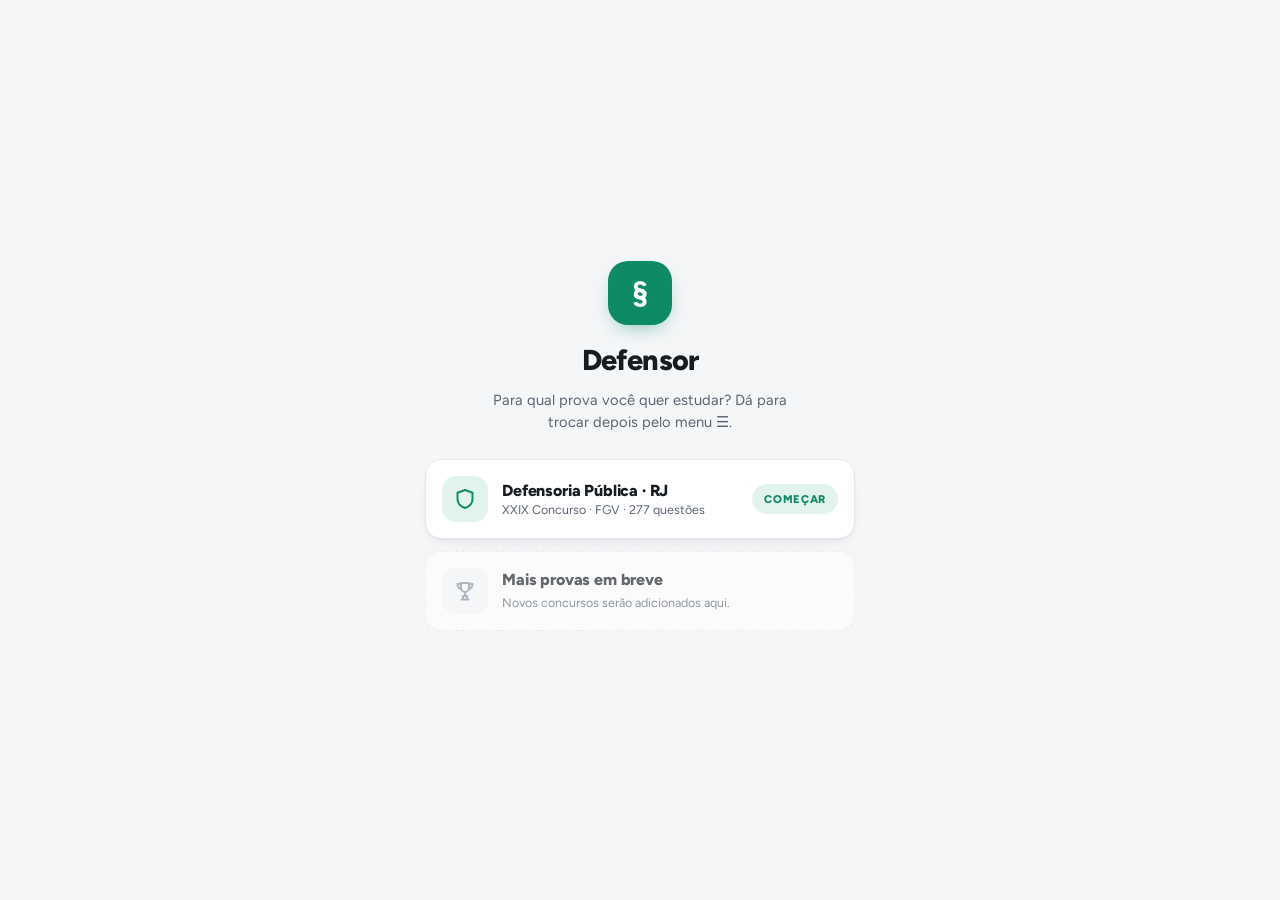
==== index.html @ d1f444e9 "Atualizar conteudo do app" ====
<!DOCTYPE html>
<html lang="pt-BR">
<head>
  <meta charset="UTF-8">
  <meta name="viewport" content="width=device-width, initial-scale=1, viewport-fit=cover, maximum-scale=1">
  <title>Defensor — Estudo DPE-RJ</title>
  <meta name="theme-color" content="#0F8A66">
  <link rel="preload" href="figtree.woff2" as="font" type="font/woff2" crossorigin>
  <meta name="description" content="App gamificado de Lei Seca e Jurisprudência para o concurso da DPE-RJ.">
  <link rel="manifest" href="manifest.webmanifest">
  <link rel="apple-touch-icon" href="icon-192.png">
  <link rel="icon" type="image/png" href="icon-192.png">
  <link rel="stylesheet" href="styles.css">
</head>
<body>
  <div class="app" id="app"><!-- render dinâmico --></div>
  <script src="config.js"></script>
  <script src="data.js"></script>
  <script src="app.js"></script>
</body>
</html>
---- styles.css ----
/* ============================================================
   Defensor v3 — design "Nativo"
   Esmeralda único, superfícies em camadas, ícones de traço,
   movimento com mola. Claro + escuro. Fonte Figtree embarcada.
   ============================================================ */
@font-face{
  font-family:"Figtree";
  src:url("figtree.woff2") format("woff2");
  font-weight:300 900;
  font-style:normal;
  font-display:swap;
}

:root{
  /* superfícies e texto */
  --bg:#F5F6F8;
  --bg-2:#FFFFFF;
  --card:#FFFFFF;
  --ink:#171C22;
  --ink-soft:#5B6572;
  --ink-faint:#8B95A1;
  --line:#E4E7EB;
  --line-strong:#D5DAE0;

  /* acento único + semânticas */
  --acc:#0F8A66;
  --acc-dark:#0C7256;
  --acc-soft:#E2F3ED;
  --flame:#E8963E;
  --flame-soft:#FBEEDD;
  --heart:#D64560;
  --heart-soft:#FBE7EC;
  --blue:#3E6FD0;
  --blue-soft:#E5EDFA;
  --gold:#C9A03C;
  --gold-soft:#F7EFD9;
  --no:#DC4B4B;
  --no-soft:#FBE9E9;

  --radius:16px;
  --radius-sm:12px;
  --sh-card:0 1px 2px rgba(23,28,34,.05),0 8px 20px -12px rgba(23,28,34,.14);
  --sh-pop:0 4px 10px rgba(23,28,34,.08),0 18px 40px -18px rgba(23,28,34,.28);
  --sh-acc:0 8px 20px -8px rgba(15,138,102,.55);
  --nav-h:66px;
  --font:"Figtree",ui-rounded,"SF Pro Rounded",system-ui,"Segoe UI",sans-serif;
  --spring:cubic-bezier(.34,1.56,.64,1);
  --easeout:cubic-bezier(.22,1,.36,1);
}
@media (prefers-color-scheme:dark){
  :root{
    --bg:#0F1216; --bg-2:#151A20; --card:#171D24; --ink:#ECEFF3; --ink-soft:#9AA5B1; --ink-faint:#6B7683;
    --line:#252C35; --line-strong:#303945;
    --acc:#2BB68A; --acc-dark:#219873; --acc-soft:#12291F;
    --flame:#F0A45B; --flame-soft:#2C2114; --heart:#E06379; --heart-soft:#301B21;
    --blue:#6D95E0; --blue-soft:#1A2333; --gold:#D9B356; --gold-soft:#2B2414;
    --no:#E36060; --no-soft:#321B1B;
    --sh-card:0 1px 2px rgba(0,0,0,.35),0 10px 24px -14px rgba(0,0,0,.6);
    --sh-pop:0 4px 12px rgba(0,0,0,.4),0 22px 48px -20px rgba(0,0,0,.7);
    --sh-acc:0 8px 20px -8px rgba(43,182,138,.4);
  }
}
:root[data-theme="light"]{
  --bg:#F5F6F8;--bg-2:#FFFFFF;--card:#FFFFFF;--ink:#171C22;--ink-soft:#5B6572;--ink-faint:#8B95A1;
  --line:#E4E7EB;--line-strong:#D5DAE0;
  --acc:#0F8A66;--acc-dark:#0C7256;--acc-soft:#E2F3ED;
  --flame:#E8963E;--flame-soft:#FBEEDD;--heart:#D64560;--heart-soft:#FBE7EC;
  --blue:#3E6FD0;--blue-soft:#E5EDFA;--gold:#C9A03C;--gold-soft:#F7EFD9;
  --no:#DC4B4B;--no-soft:#FBE9E9;
  --sh-card:0 1px 2px rgba(23,28,34,.05),0 8px 20px -12px rgba(23,28,34,.14);
  --sh-pop:0 4px 10px rgba(23,28,34,.08),0 18px 40px -18px rgba(23,28,34,.28);
  --sh-acc:0 8px 20px -8px rgba(15,138,102,.55);
}
:root[data-theme="dark"]{
  --bg:#0F1216;--bg-2:#151A20;--card:#171D24;--ink:#ECEFF3;--ink-soft:#9AA5B1;--ink-faint:#6B7683;
  --line:#252C35;--line-strong:#303945;
  --acc:#2BB68A;--acc-dark:#219873;--acc-soft:#12291F;
  --flame:#F0A45B;--flame-soft:#2C2114;--heart:#E06379;--heart-soft:#301B21;
  --blue:#6D95E0;--blue-soft:#1A2333;--gold:#D9B356;--gold-soft:#2B2414;
  --no:#E36060;--no-soft:#321B1B;
  --sh-card:0 1px 2px rgba(0,0,0,.35),0 10px 24px -14px rgba(0,0,0,.6);
  --sh-pop:0 4px 12px rgba(0,0,0,.4),0 22px 48px -20px rgba(0,0,0,.7);
  --sh-acc:0 8px 20px -8px rgba(43,182,138,.4);
}

*{box-sizing:border-box}
html,body{margin:0;padding:0}
body{
  background:var(--bg);color:var(--ink);font-family:var(--font);
  -webkit-font-smoothing:antialiased;overscroll-behavior-y:none;
  font-size:16px;line-height:1.5;
}
button{font-family:inherit;cursor:pointer;color:inherit}
.hidden{display:none !important}

/* ícones de traço */
svg.ic{width:1.15em;height:1.15em;flex:none;vertical-align:-.18em}

/* transição entre telas (View Transitions) */
@media (prefers-reduced-motion:no-preference){
  ::view-transition-old(root){animation:vt-out .16s var(--easeout) both}
  ::view-transition-new(root){animation:vt-in .28s var(--easeout) both}
  @keyframes vt-out{to{opacity:0;transform:translateY(-6px)}}
  @keyframes vt-in{from{opacity:0;transform:translateY(10px)}}
}

/* ---------- App shell ---------- */
.app{
  max-width:600px;margin:0 auto;min-height:100vh;background:var(--bg);
  display:flex;flex-direction:column;position:relative;
}
.screen{flex:1;padding:0 16px calc(var(--nav-h) + 34px);animation:rise .3s var(--easeout)}
@keyframes rise{from{opacity:0;transform:translateY(10px)}to{opacity:1;transform:none}}

/* ---------- Top HUD ---------- */
.hud{
  position:sticky;top:0;z-index:20;
  background:color-mix(in srgb,var(--bg) 82%,transparent);
  backdrop-filter:blur(12px);-webkit-backdrop-filter:blur(12px);
  display:flex;align-items:center;gap:14px;padding:14px 18px 12px;
  border-bottom:1px solid var(--line);
}
.hud .brand{font-weight:800;font-size:1.05rem;letter-spacing:-.02em;margin-right:auto;display:flex;align-items:center;gap:8px}
.hud .brand .logo{width:27px;height:27px;border-radius:9px;background:var(--acc);display:grid;place-items:center;color:#fff;font-size:.95rem;font-weight:700}
.stat{display:inline-flex;align-items:center;gap:5px;font-weight:800;font-size:.92rem;font-variant-numeric:tabular-nums;color:var(--ink-soft)}
.stat b{font-weight:800;color:var(--ink)}
.stat.flame{color:var(--flame)}
.stat.xp{color:var(--acc)}
.stat.heart{color:var(--heart)}
.stat .regen{font-size:.6rem;font-weight:700;color:var(--ink-faint);margin-left:3px;white-space:nowrap}

/* ---------- Trilha ---------- */
.trail-head{padding:24px 4px 4px}
.trail-head h1{font-size:1.55rem;font-weight:800;margin:0 0 3px;letter-spacing:-.03em}
.trail-head p{margin:0;color:var(--ink-soft);font-size:.9rem}

.unit{margin-top:24px}
.unit-banner{
  background:var(--card);border:1px solid var(--line);border-radius:var(--radius);
  padding:16px;box-shadow:var(--sh-card);
  display:grid;grid-template-columns:48px 1fr;gap:2px 14px;align-items:start;
}
.unit-banner .ubadge{
  grid-row:1/4;width:48px;height:48px;border-radius:14px;
  background:color-mix(in srgb,var(--uc,#0F8A66) 14%,transparent);
  color:var(--uc,#0F8A66);display:grid;place-items:center;
}
.unit-banner .ubadge svg.ic{width:24px;height:24px}
.unit-banner .materia{font-size:.66rem;font-weight:800;letter-spacing:.1em;text-transform:uppercase;color:var(--ink-faint)}
.unit-banner h2{margin:0;font-size:1.12rem;font-weight:800;letter-spacing:-.02em;color:var(--ink)}
.unit-banner p{margin:2px 0 0;font-size:.82rem;color:var(--ink-soft);line-height:1.45}
.rank-strip{
  grid-column:1/-1;display:flex;align-items:center;gap:9px;margin-top:12px;
  background:var(--bg);border-radius:11px;padding:8px 10px;
}
.rank-strip .r-ico{display:grid;place-items:center}
.rank-strip .r-name{font-size:.66rem;font-weight:800;letter-spacing:.06em;text-transform:uppercase;color:var(--ink-soft);white-space:nowrap}
.rank-strip .r-track{flex:1;height:6px;border-radius:4px;background:var(--line);overflow:hidden;min-width:40px}
.rank-strip .r-track > i{display:block;height:100%;border-radius:4px;background:var(--uc,var(--acc));transition:width .6s var(--easeout)}
.rank-strip .r-xp{font-size:.64rem;font-weight:800;color:var(--ink-faint);font-variant-numeric:tabular-nums;white-space:nowrap}

.path{display:flex;flex-direction:column;align-items:center;gap:10px;margin:18px 0 4px}
.node-wrap{display:flex;flex-direction:column;align-items:center;gap:6px}
.node{
  width:66px;height:66px;border-radius:50%;border:1.5px solid var(--line-strong);
  display:grid;place-items:center;background:var(--card);color:var(--node-c,var(--acc));
  box-shadow:var(--sh-card);position:relative;
  transition:transform .25s var(--spring),box-shadow .25s;
}
.node svg.ic{width:26px;height:26px}
.node:active{transform:scale(.92)}
.node.locked{background:var(--bg);color:var(--ink-faint);border-style:dashed;box-shadow:none;cursor:not-allowed}
.node.done{background:var(--node-c,var(--acc));border-color:transparent;color:#fff}
.node.current{border-color:var(--node-c,var(--acc))}
@media (prefers-reduced-motion:no-preference){
  .node.current::after{
    content:"";position:absolute;inset:-8px;border-radius:50%;
    border:2px solid var(--node-c,var(--acc));opacity:.45;animation:pulse 1.8s var(--easeout) infinite;
  }
  @keyframes pulse{0%{transform:scale(.94);opacity:.45}70%{transform:scale(1.12);opacity:0}100%{opacity:0}}
}
.node-label{font-size:.76rem;font-weight:700;color:var(--ink-soft);text-align:center;max-width:160px;line-height:1.25}
.start-bubble{
  background:var(--card);border:1px solid var(--line);color:var(--node-c,var(--acc));
  font-weight:800;font-size:.68rem;letter-spacing:.08em;text-transform:uppercase;
  padding:5px 12px;border-radius:999px;box-shadow:var(--sh-card);
}
.node-wrap:nth-child(odd){transform:translateX(-30px)}
.node-wrap:nth-child(even){transform:translateX(30px)}
@media (max-width:380px){.node-wrap:nth-child(odd){transform:translateX(-16px)}.node-wrap:nth-child(even){transform:translateX(16px)}}

/* divisor de banca */
.banca-divider{display:flex;align-items:center;gap:10px;margin:36px 2px 2px}
.banca-divider::after{content:"";flex:1;height:1px;background:var(--line-strong)}
.banca-divider .bd-tag{font-weight:800;font-size:.95rem;letter-spacing:-.01em}
.banca-divider .bd-tema{font-size:.66rem;font-weight:800;letter-spacing:.12em;text-transform:uppercase;color:var(--ink-faint)}

/* ---------- Botões ---------- */
.btn{
  display:inline-flex;align-items:center;justify-content:center;gap:8px;width:100%;
  font-weight:800;font-size:.95rem;letter-spacing:.01em;
  padding:15px 20px;border-radius:var(--radius);border:none;color:#fff;background:var(--acc);
  box-shadow:var(--sh-acc);
  transition:transform .28s var(--spring),box-shadow .2s,background .2s;
}
.btn:active:not(:disabled){transform:scale(.965)}
.btn:disabled{background:var(--line-strong);box-shadow:none;color:var(--ink-faint);cursor:not-allowed}
.btn.ghost{background:var(--card);color:var(--ink-soft);box-shadow:var(--sh-card);border:1px solid var(--line)}
.btn.danger{background:var(--no);box-shadow:0 8px 20px -8px rgba(220,75,75,.5)}
.btn.ok{background:var(--acc)}

/* ---------- Quiz ---------- */
.quiz-top{display:flex;align-items:center;gap:12px;padding:14px 0 6px}
.quiz-top .x{background:none;border:none;font-size:1.4rem;color:var(--ink-faint);line-height:1;padding:2px 6px;border-radius:10px;transition:transform .25s var(--spring)}
.quiz-top .x:active{transform:scale(.85)}
.progress{flex:1;height:9px;border-radius:6px;background:var(--line);overflow:hidden}
.progress > i{display:block;height:100%;border-radius:6px;background:linear-gradient(90deg,var(--acc),color-mix(in srgb,var(--acc) 70%,#7BE0BE));transition:width .5s var(--easeout)}

.q-head{margin:16px 2px 4px}
.q-modo{display:inline-flex;align-items:center;gap:6px;font-size:.64rem;font-weight:800;letter-spacing:.07em;text-transform:uppercase;padding:6px 12px;border-radius:999px;margin-bottom:12px}
.q-modo.lei{color:var(--flame);background:var(--flame-soft)}
.q-modo.caso{color:var(--acc);background:var(--acc-soft)}
.q-modo.juris{color:var(--blue);background:var(--blue-soft)}
.q-stem{font-size:1.1rem;font-weight:700;line-height:1.45;letter-spacing:-.015em}
.q-fonte{margin-top:8px;font-size:.76rem;color:var(--ink-faint);font-weight:700;display:flex;align-items:center;gap:6px}

.alts{list-style:none;margin:18px 0 0;padding:0;display:flex;flex-direction:column;gap:10px}
@media (prefers-reduced-motion:no-preference){
  .alts li{animation:rise .34s var(--easeout) both}
  .alts li:nth-child(2){animation-delay:.04s}
  .alts li:nth-child(3){animation-delay:.08s}
  .alts li:nth-child(4){animation-delay:.12s}
  .alts li:nth-child(5){animation-delay:.16s}
}
.alt{
  display:flex;gap:12px;align-items:center;width:100%;text-align:left;
  background:var(--card);border:1.5px solid var(--line);border-radius:var(--radius);
  padding:14px 15px;font-size:.95rem;color:var(--ink);box-shadow:var(--sh-card);
  transition:transform .28s var(--spring),border-color .18s,background .18s,box-shadow .2s;
}
.alt:active{transform:scale(.975)}
.alt .key{
  flex:none;width:26px;height:26px;border-radius:9px;background:var(--bg);
  display:grid;place-items:center;font-weight:800;font-size:.78rem;color:var(--ink-faint);
  transition:background .18s,color .18s;
}
.alt.sel{border-color:var(--acc);background:color-mix(in srgb,var(--acc) 6%,var(--card));box-shadow:0 2px 4px rgba(15,138,102,.08),0 12px 24px -12px color-mix(in srgb,var(--acc) 45%,transparent);transform:scale(1.012)}
.alt.sel .key{background:var(--acc);color:#fff}
.alt.correct{border-color:var(--acc);background:var(--acc-soft)}
.alt.correct .key{background:var(--acc);color:#fff}
.alt.wrong{border-color:var(--no);background:var(--no-soft)}
.alt.wrong .key{background:var(--no);color:#fff}
.alt.disabled{pointer-events:none}
.alt.dim{opacity:.5}

/* rodapé de verificação */
.check-bar{
  position:fixed;left:0;right:0;bottom:0;z-index:30;max-width:600px;margin:0 auto;
  padding:14px 16px calc(14px + env(safe-area-inset-bottom));
  background:color-mix(in srgb,var(--bg) 84%,transparent);
  backdrop-filter:blur(12px);-webkit-backdrop-filter:blur(12px);
  border-top:1px solid var(--line);
}
.feedback{
  position:fixed;left:0;right:0;bottom:0;z-index:31;max-width:600px;margin:0 auto;
  padding:20px 18px calc(18px + env(safe-area-inset-bottom));border-radius:24px 24px 0 0;
  background:var(--card);box-shadow:var(--sh-pop);
  animation:sheetup .32s var(--easeout);
}
@keyframes sheetup{from{transform:translateY(100%)}to{transform:none}}
.feedback.ok{border-top:3px solid var(--acc)}
.feedback.no{border-top:3px solid var(--no)}
.feedback .fb-head{display:flex;align-items:center;gap:11px;font-weight:800;font-size:1.08rem;color:var(--ink)}
.feedback .fb-badge{width:34px;height:34px;border-radius:50%;display:grid;place-items:center;color:#fff;font-size:1rem;font-weight:800}
.feedback.ok .fb-badge{background:var(--acc)}
.feedback.no .fb-badge{background:var(--no)}
.feedback .fb-expl{margin:10px 0 14px;font-size:.9rem;line-height:1.55;color:var(--ink-soft)}
.feedback .fb-expl .fb-fonte{font-weight:800;color:var(--ink)}

/* ---------- Cards e listas ---------- */
.page-title{font-size:1.4rem;font-weight:800;margin:24px 2px 4px;letter-spacing:-.03em}
.page-sub{margin:0 2px 14px;color:var(--ink-soft);font-size:.88rem}
.card{background:var(--card);border:1px solid var(--line);border-radius:var(--radius);padding:16px;box-shadow:var(--sh-card);margin-bottom:12px}

.err-item{display:flex;gap:12px;align-items:flex-start}
.err-item .tag{flex:none;font-size:.6rem;font-weight:800;letter-spacing:.06em;text-transform:uppercase;color:var(--ink-faint);background:var(--bg);border-radius:7px;padding:4px 8px}
.err-q{font-weight:700;font-size:.9rem;line-height:1.4}
.err-meta{font-size:.74rem;color:var(--ink-faint);margin-top:4px;font-weight:700}

.big-cta{
  border-radius:var(--radius);padding:24px 20px;text-align:center;margin:18px 0;
  background:var(--card);border:1px solid var(--line);box-shadow:var(--sh-card);
}
.big-cta .n{font-size:2.7rem;font-weight:800;line-height:1;letter-spacing:-.03em;color:var(--acc)}
.big-cta .lbl{color:var(--ink-soft);font-size:.88rem;margin:4px 0 16px}
.big-cta .btn{box-shadow:var(--sh-acc)}

/* Perfil */
.stat-grid{display:grid;grid-template-columns:repeat(3,1fr);gap:10px;margin:6px 0 14px}
.stat-tile{background:var(--card);border:1px solid var(--line);border-radius:var(--radius-sm);padding:14px 10px;text-align:center;box-shadow:var(--sh-card)}
.stat-tile .v{font-weight:800;font-size:1.45rem;line-height:1;font-variant-numeric:tabular-nums;letter-spacing:-.02em}
.stat-tile .l{font-size:.7rem;color:var(--ink-soft);margin-top:6px;font-weight:700}
.bar-row{display:flex;align-items:center;gap:10px;margin:9px 0}
.bar-row .name{font-size:.8rem;font-weight:700;width:44%;flex:none}
.bar-row .track{flex:1;height:8px;border-radius:5px;background:var(--line);overflow:hidden}
.bar-row .track > i{display:block;height:100%;border-radius:5px;background:var(--acc)}
.bar-row .pct{font-size:.74rem;font-weight:800;color:var(--ink-soft);width:38px;text-align:right;font-variant-numeric:tabular-nums}

/* insígnias de patente */
.insig{display:inline-grid;place-items:center;width:30px;height:30px;border-radius:10px;font-weight:800;font-size:.68rem;letter-spacing:.02em;flex:none}
.insig.t0{background:var(--bg);color:var(--ink-faint);border:1px solid var(--line-strong)}
.insig.t1{background:var(--line);color:var(--ink-soft)}
.insig.t2{background:var(--blue-soft);color:var(--blue)}
.insig.t3{background:var(--acc-soft);color:var(--acc)}
.insig.t4{background:var(--acc);color:#fff}
.insig.t5{background:var(--gold-soft);color:var(--gold);border:1px solid var(--gold)}
.insig.t6{background:var(--gold);color:#fff}
.rank-row{display:flex;align-items:center;gap:10px;margin:11px 0}
.rank-row .info{flex:1;min-width:0}
.rank-row .top{display:flex;justify-content:space-between;gap:8px;font-size:.8rem;font-weight:700}
.rank-row .top .rn{color:var(--ink-soft);font-weight:800;font-size:.64rem;text-transform:uppercase;letter-spacing:.06em;white-space:nowrap}
.rank-row .track{height:7px;border-radius:5px;background:var(--line);overflow:hidden;margin-top:5px}
.rank-row .track > i{display:block;height:100%;border-radius:5px;background:var(--acc)}
.rank-row .rxp{flex:none;font-size:.68rem;font-weight:800;color:var(--ink-soft);font-variant-numeric:tabular-nums}

/* ---------- Resultado ---------- */
.result{padding:34px 8px;text-align:center;animation:rise .32s var(--easeout)}
.result h1{font-size:1.55rem;font-weight:800;margin:4px 0 20px;letter-spacing:-.03em}
.ring{width:136px;height:136px;margin:4px auto 16px;position:relative}
.ring svg{width:100%;height:100%;transform:rotate(-90deg)}
.ring .bgc{fill:none;stroke:var(--line);stroke-width:9}
.ring .fgc{fill:none;stroke:var(--acc);stroke-width:9;stroke-linecap:round;stroke-dasharray:276.5;stroke-dashoffset:276.5;transition:stroke-dashoffset .9s var(--easeout)}
.ring .ring-num{position:absolute;inset:0;display:grid;place-items:center}
.ring .ring-num b{font-size:1.7rem;font-weight:800;letter-spacing:-.03em;line-height:1}
.ring .ring-num span{display:block;font-size:.66rem;font-weight:800;color:var(--ink-faint);text-transform:uppercase;letter-spacing:.08em;margin-top:2px}
.result-tiles{display:flex;gap:12px;justify-content:center;margin-bottom:22px}
.rt{border-radius:var(--radius);padding:14px 10px;min-width:104px;background:var(--card);border:1px solid var(--line);box-shadow:var(--sh-card)}
.rt .rv{font-weight:800;font-size:1.45rem;font-variant-numeric:tabular-nums;letter-spacing:-.02em;color:var(--acc)}
.rt .rl{font-size:.68rem;color:var(--ink-soft);font-weight:800;text-transform:uppercase;letter-spacing:.06em;margin-top:2px}
.rt.acc .rv{color:var(--blue)}

.rankup{display:flex;align-items:center;gap:12px;background:var(--card);border:1px solid var(--gold);border-radius:var(--radius);padding:13px 16px;margin:0 auto 12px;max-width:340px;text-align:left;box-shadow:var(--sh-card)}
@media (prefers-reduced-motion:no-preference){.rankup{animation:pop .5s var(--spring)}@keyframes pop{0%{transform:scale(.6);opacity:0}100%{transform:scale(1);opacity:1}}}
.rankup .ru-ico{display:grid;place-items:center}
.rankup .ru-t{font-size:.74rem;color:var(--ink-soft);font-weight:700}
.rankup .ru-n{font-weight:800;font-size:1.02rem;letter-spacing:-.01em}

/* ---------- Bottom nav (flutuante, translúcida) ---------- */
.nav{
  position:fixed;left:10px;right:10px;bottom:calc(10px + env(safe-area-inset-bottom));z-index:25;
  max-width:580px;margin:0 auto;height:var(--nav-h);
  background:color-mix(in srgb,var(--card) 80%,transparent);
  backdrop-filter:blur(16px);-webkit-backdrop-filter:blur(16px);
  border:1px solid var(--line);border-radius:20px;box-shadow:var(--sh-pop);
  display:flex;padding:0 4px;
}
.nav button{
  flex:1;background:none;border:none;display:flex;flex-direction:column;align-items:center;justify-content:center;gap:3px;
  color:var(--ink-faint);font-size:.62rem;font-weight:800;position:relative;border-radius:14px;
  transition:color .18s,transform .25s var(--spring);
}
.nav button:active{transform:scale(.9)}
.nav button svg.ic{width:21px;height:21px}
.nav button.active{color:var(--acc)}
.nav .badge{position:absolute;top:9px;right:22%;background:var(--heart);color:#fff;font-size:.6rem;font-weight:800;min-width:16px;height:16px;border-radius:8px;display:grid;place-items:center;padding:0 4px}

/* ---------- Amigos ---------- */
.f-label{font-size:.78rem;font-weight:700;color:var(--ink-soft);margin-bottom:8px}
.f-input{width:100%;border:1.5px solid var(--line-strong);border-radius:var(--radius-sm);background:var(--bg-2);color:var(--ink);font-family:var(--font);font-size:.95rem;padding:12px 14px;outline:none;transition:border-color .18s}
.f-input:focus{border-color:var(--acc)}
textarea.f-input{resize:none;line-height:1.4}
.friend-me{display:flex;align-items:center;gap:12px;margin-bottom:10px}
.f-av{font-size:2rem;line-height:1}
.f-name{font-weight:800;font-size:1.1rem;display:flex;align-items:center;gap:6px;letter-spacing:-.01em}
.f-meta{font-size:.76rem;color:var(--ink-soft);font-weight:700}
.mini{background:none;border:none;font-size:.85rem;padding:2px;cursor:pointer}
.av-row{display:flex;flex-wrap:wrap;gap:6px;margin:2px 0 14px}
.av-row .av{font-size:1.25rem;line-height:1;background:var(--bg-2);border:1.5px solid var(--line-strong);border-radius:12px;padding:7px 9px;transition:transform .25s var(--spring),border-color .18s}
.av-row .av:active{transform:scale(.88)}
.av-row .av.sel{border-color:var(--acc);background:var(--acc-soft)}
.code-box{display:flex;gap:8px;margin-top:10px}
.code-box input{flex:1;min-width:0;border:1.5px dashed var(--line-strong);border-radius:var(--radius-sm);background:var(--bg-2);color:var(--ink-soft);font-family:ui-monospace,"SF Mono",Consolas,monospace;font-size:.68rem;padding:9px 10px;outline:none;text-overflow:ellipsis}
.code-box .btn{width:auto;padding:9px 14px;font-size:.72rem;box-shadow:var(--sh-card)}
.friend-row{display:flex;align-items:center;gap:10px;padding:11px 0;border-top:1px solid var(--line)}
.friend-row:first-child{border-top:0}
.friend-row.me{background:var(--acc-soft);border-radius:var(--radius-sm);padding:11px 10px;border-top:0}
.friend-row.me + .friend-row{border-top:0}
.friend-row.stale{opacity:.55}
.friend-row .pos{flex:none;width:28px;height:28px;border-radius:10px;display:grid;place-items:center;font-size:.78rem;font-weight:800;font-variant-numeric:tabular-nums;background:var(--bg);color:var(--ink-soft)}
.friend-row .pos.p0{background:var(--gold-soft);color:var(--gold)}
.friend-row .pos.p1{background:var(--line);color:var(--ink-soft)}
.friend-row .pos.p2{background:var(--flame-soft);color:var(--flame)}
.friend-row .fr-av{font-size:1.4rem;line-height:1}
.friend-row .fr-info{flex:1;min-width:0}
.friend-row .fr-n{font-weight:800;font-size:.9rem;white-space:nowrap;overflow:hidden;text-overflow:ellipsis}
.friend-row .fr-sub{font-size:.7rem;color:var(--ink-faint);font-weight:700}
.friend-row .fr-x{flex:none;text-align:right}
.friend-row .fr-xp{font-weight:800;font-size:.98rem;white-space:nowrap;font-variant-numeric:tabular-nums;color:var(--acc)}
.friend-row .unfr{flex:none;background:none;border:none;color:var(--ink-faint);font-size:.9rem;padding:4px 6px;cursor:pointer}

/* ---------- Exportação do caderno (impressão/PDF) ---------- */
.exp-row{display:flex;gap:10px;margin-bottom:16px}
.print-doc{display:none}
@media print{
  body{background:#fff !important}
  .app,.toast,.upd-banner{display:none !important}
  .print-doc{display:block;color:#000;font-family:Georgia,"Times New Roman",serif;font-size:12pt;line-height:1.5}
  .print-doc h1{font-size:17pt;margin:0 0 2pt}
  .print-doc .pd-meta{color:#555;font-size:10pt;margin:0 0 14pt}
  .print-doc h2{font-size:13pt;border-bottom:1pt solid #999;padding-bottom:2pt;margin:16pt 0 8pt}
  .print-doc .pd-q{page-break-inside:avoid;margin-bottom:12pt;border-bottom:0.5pt solid #ccc;padding-bottom:8pt}
  .print-doc .pd-head{font-weight:bold;font-size:10pt;color:#333}
  .print-doc .pd-head span{font-weight:normal;color:#666}
  .print-doc .pd-enun{margin:4pt 0;font-weight:bold}
  .print-doc ol{margin:4pt 0 6pt;padding-left:18pt}
  .print-doc li{margin:1pt 0}
  .print-doc li.pd-ok{font-weight:bold}
  .print-doc .pd-expl{margin:4pt 0 0;font-size:10.5pt;background:#f2f2f2;padding:6pt;border-radius:4pt}
}

/* banner de atualização */
.upd-banner{position:fixed;left:12px;right:12px;bottom:calc(var(--nav-h) + 24px);z-index:35;max-width:576px;margin:0 auto;display:block;background:var(--acc);color:#fff;font-weight:800;font-size:.85rem;border:none;border-radius:var(--radius);padding:13px 16px;box-shadow:var(--sh-acc);cursor:pointer;transition:transform .25s var(--spring)}
.upd-banner:active{transform:scale(.97)}
@media (prefers-reduced-motion:no-preference){.upd-banner{animation:sheetup .3s var(--easeout)}}

/* toast */
.toast{position:fixed;left:50%;bottom:calc(var(--nav-h) + 26px);transform:translateX(-50%);z-index:40;background:var(--ink);color:var(--bg);font-weight:700;font-size:.85rem;padding:11px 18px;border-radius:14px;box-shadow:var(--sh-pop);animation:rise .22s var(--easeout);max-width:88%}

.empty{text-align:center;color:var(--ink-faint);padding:50px 20px}
.empty .e-ico{margin-bottom:10px;color:var(--acc)}
.empty .e-ico svg.ic{width:42px;height:42px}

@media (prefers-reduced-motion:reduce){
  *{animation:none !important;transition:none !important}
}

/* ---------- Menu inicial (escolha de prova) ---------- */
.inicio{flex:1;display:flex;flex-direction:column;justify-content:center;padding:44px 20px 52px;animation:rise .3s var(--easeout)}
.logo.xl{width:64px;height:64px;border-radius:20px;background:var(--acc);display:inline-grid;place-items:center;color:#fff;font-size:2rem;font-weight:800;box-shadow:var(--sh-acc)}
.inicio-hero{text-align:center;margin-bottom:26px}
.inicio-hero h1{margin:14px 0 6px;font-size:1.8rem;font-weight:800;letter-spacing:-.03em}
.inicio-hero p{margin:0 auto;max-width:310px;color:var(--ink-soft);font-size:.92rem}
.prova-list{display:flex;flex-direction:column;gap:12px;max-width:430px;width:100%;margin:0 auto}
.prova-card{
  display:flex;align-items:center;gap:14px;text-align:left;width:100%;
  background:var(--card);border:1px solid var(--line);border-radius:var(--radius);
  padding:16px;box-shadow:var(--sh-card);font-size:1rem;
  transition:transform .25s var(--spring),border-color .2s;
}
.prova-card:not(.breve):active{transform:scale(.97)}
.prova-card:not(.breve):hover{border-color:var(--acc)}
.prova-card .pc-ico{width:46px;height:46px;flex:none;border-radius:14px;background:var(--acc-soft);color:var(--acc);display:grid;place-items:center}
.prova-card .pc-ico svg.ic{width:24px;height:24px}
.pc-info{flex:1;min-width:0;display:flex;flex-direction:column;gap:2px}
.pc-nome{font-weight:800;letter-spacing:-.01em}
.pc-meta{font-size:.78rem;color:var(--ink-soft)}
.pc-track{display:block;height:6px;border-radius:4px;background:var(--line);overflow:hidden;margin-top:6px}
.pc-track > i{display:block;height:100%;border-radius:4px;background:var(--acc)}
.pc-prog{font-size:.68rem;font-weight:700;color:var(--ink-faint);margin-top:2px}
.pc-go{flex:none;font-weight:800;font-size:.7rem;letter-spacing:.06em;text-transform:uppercase;color:var(--acc);background:var(--acc-soft);padding:8px 12px;border-radius:999px}
.prova-card.breve{opacity:.65;border-style:dashed;box-shadow:none;cursor:default}
.prova-card.breve .pc-ico{background:var(--bg);color:var(--ink-faint)}

/* ---------- Menu lateral ---------- */
.menu-btn{background:none;border:none;padding:6px;margin:-6px 0 -6px -6px;border-radius:10px;color:var(--ink-soft);display:grid;place-items:center;transition:transform .25s var(--spring)}
.menu-btn svg.ic{width:22px;height:22px}
.menu-btn:active{transform:scale(.85)}
.drawer-back{position:fixed;inset:0;background:rgba(10,14,18,.45);z-index:60;animation:dr-fade .2s both}
.drawer{
  position:fixed;top:0;bottom:0;left:max(0px,calc(50vw - 300px));
  width:min(80vw,290px);z-index:61;
  background:var(--bg-2);border-right:1px solid var(--line);box-shadow:var(--sh-pop);
  padding:16px 14px calc(16px + env(safe-area-inset-bottom));overflow-y:auto;
  animation:dr-in .28s var(--easeout) both;
}
@keyframes dr-fade{from{opacity:0}}
@keyframes dr-in{from{transform:translateX(-104%)}}
.drawer.closing{animation:dr-out .18s var(--easeout) both}
.drawer-back.closing{animation:dr-fade-out .18s both}
@keyframes dr-out{to{transform:translateX(-104%)}}
@keyframes dr-fade-out{to{opacity:0}}
.dr-head{display:flex;align-items:center;gap:10px;padding:4px 4px 14px;border-bottom:1px solid var(--line);margin-bottom:12px}
.dr-head .logo{width:34px;height:34px;border-radius:11px;background:var(--acc);display:grid;place-items:center;color:#fff;font-weight:800;flex:none}
.dr-t{flex:1;min-width:0;display:flex;flex-direction:column;line-height:1.25}
.dr-t b{font-size:.98rem;letter-spacing:-.01em}
.dr-t span{font-size:.72rem;color:var(--ink-soft);white-space:nowrap;overflow:hidden;text-overflow:ellipsis}
.dr-x{background:none;border:none;color:var(--ink-faint);font-size:1.05rem;padding:6px;border-radius:9px}
.dr-label{font-size:.64rem;font-weight:800;letter-spacing:.12em;text-transform:uppercase;color:var(--ink-faint);padding:4px 6px 8px}
.dr-item{display:flex;align-items:center;gap:11px;width:100%;text-align:left;background:none;border:none;border-radius:var(--radius-sm);padding:11px 10px;color:var(--ink);transition:background .15s}
.dr-item:active{background:var(--bg)}
.dr-item > svg.ic{width:21px;height:21px;flex:none;color:var(--ink-soft)}
.dr-item.on{background:var(--acc-soft)}
.dr-item.on > svg.ic{color:var(--acc)}
.dr-info{flex:1;min-width:0;display:flex;flex-direction:column;line-height:1.3}
.dr-n{font-weight:800;font-size:.9rem}
.dr-s{font-size:.72rem;color:var(--ink-soft)}
svg.ic.dr-check{color:var(--acc);width:19px;height:19px}
.dr-sep{height:1px;background:var(--line);margin:10px 4px}

/* ---------- Modo Blitz ---------- */
.blitz-card{
  display:flex;align-items:center;gap:14px;width:100%;text-align:left;margin-top:18px;
  background:linear-gradient(135deg,var(--flame),color-mix(in srgb,var(--flame) 70%,#C23A2B));
  border:none;border-radius:var(--radius);padding:16px;color:#fff;
  box-shadow:0 10px 24px -10px color-mix(in srgb,var(--flame) 70%,transparent);
  transition:transform .25s var(--spring);
}
.blitz-card:active{transform:scale(.97)}
.blitz-card .bz-ico{width:46px;height:46px;flex:none;border-radius:14px;background:rgba(255,255,255,.18);display:grid;place-items:center}
.blitz-card .bz-ico svg.ic{width:24px;height:24px}
.bz-info{flex:1;min-width:0;display:flex;flex-direction:column;gap:2px}
.bz-t{font-weight:800;font-size:1.05rem;letter-spacing:-.01em}
.bz-s{font-size:.78rem;opacity:.94;line-height:1.4}
.bz-rec{display:inline-flex;align-items:center;gap:5px;font-size:.7rem;font-weight:800;margin-top:6px;background:rgba(255,255,255,.16);border-radius:999px;padding:4px 10px;width:fit-content}
.bz-go{flex:none;font-weight:800;font-size:.72rem;letter-spacing:.06em;text-transform:uppercase;color:var(--flame);background:#fff;padding:9px 14px;border-radius:999px;box-shadow:0 3px 8px rgba(0,0,0,.18)}

/* topo do quiz no Blitz */
.bz-score{flex:1;display:inline-flex;align-items:center;gap:6px;font-weight:800;color:var(--flame);font-size:.95rem}
.bz-score b{font-variant-numeric:tabular-nums;color:var(--ink)}
.bz-lives svg.ic{width:20px;height:20px}
svg.ic.off{opacity:.22}

/* resultado do Blitz */
.bz-big{width:64px;height:64px;margin:6px auto 12px;border-radius:20px;background:var(--flame-soft);color:var(--flame);display:grid;place-items:center}
.bz-big svg.ic{width:30px;height:30px}
.bz-num{font-size:3.2rem;font-weight:800;line-height:1;letter-spacing:-.04em;color:var(--flame);font-variant-numeric:tabular-nums}
.bz-cap{font-size:.72rem;font-weight:800;text-transform:uppercase;letter-spacing:.08em;color:var(--ink-faint);margin:6px 0 14px}

/* ---------- Conta e backup ---------- */
.acct-mail{font-weight:800;font-size:1rem;letter-spacing:-.01em;overflow:hidden;text-overflow:ellipsis;white-space:nowrap}
.acct-sync{font-size:.74rem;color:var(--ink-faint);font-weight:700;margin-top:4px}

/* ---------- Treino do dia ---------- */
.treino-card{
  display:flex;align-items:center;gap:14px;width:100%;text-align:left;margin-top:18px;
  background:linear-gradient(135deg,var(--acc),var(--acc-dark));
  border:none;border-radius:var(--radius);padding:16px;color:#fff;
  box-shadow:var(--sh-acc);
  transition:transform .25s var(--spring);
}
.treino-card:active:not(:disabled){transform:scale(.97)}
.treino-card:disabled{opacity:.6;cursor:not-allowed}
.treino-card .tc-ico{width:46px;height:46px;flex:none;border-radius:14px;background:rgba(255,255,255,.18);display:grid;place-items:center}
.treino-card .tc-ico svg.ic{width:24px;height:24px}
.treino-card .tc-go{flex:none;font-weight:800;font-size:.72rem;letter-spacing:.06em;text-transform:uppercase;color:var(--acc);background:#fff;padding:9px 14px;border-radius:999px;box-shadow:0 3px 8px rgba(0,0,0,.18)}
.treino-card.done{
  background:var(--card);color:var(--ink);border:1px solid var(--acc);box-shadow:var(--sh-card);
}
.treino-card.done .tc-ico{background:var(--acc-soft);color:var(--acc)}
.treino-card.done .bz-s{color:var(--ink-soft)}
.treino-card.done .tc-go{background:var(--acc-soft);color:var(--acc);box-shadow:none}
.treino-card + .blitz-card{margin-top:12px}

/* ---------- Missão do dia ---------- */
.missao{display:flex;align-items:center;gap:12px;margin-top:12px;background:var(--card);border:1px solid var(--line);border-radius:var(--radius);padding:12px 14px;box-shadow:var(--sh-card)}
.missao .mi-ico{font-size:1.35rem;flex:none}
.mi-info{flex:1;min-width:0}
.mi-t{font-size:.64rem;font-weight:800;letter-spacing:.09em;text-transform:uppercase;color:var(--ink-faint)}
.mi-t .mi-xp{color:var(--acc)}
.mi-desc{font-weight:700;font-size:.86rem;margin-top:1px;line-height:1.3}
.mi-track{height:5px;border-radius:3px;background:var(--line);overflow:hidden;margin-top:7px}
.mi-track > i{display:block;height:100%;background:var(--acc);border-radius:3px;transition:width .5s var(--easeout)}
.mi-prog{font-weight:800;font-size:.8rem;color:var(--ink-soft);font-variant-numeric:tabular-nums;white-space:nowrap;flex:none}
.missao.done{border-color:var(--acc)}
.missao.done .mi-prog{color:var(--acc)}

/* ---------- Conquistas ---------- */
.conq-count{font-size:.8rem;font-weight:800;color:var(--ink-faint);margin-left:6px}
.conq-grid{display:grid;grid-template-columns:repeat(3,1fr);gap:10px}
.conq{display:flex;flex-direction:column;align-items:center;text-align:center;gap:3px;padding:12px 6px;border-radius:var(--radius-sm);background:var(--bg)}
.conq .cq-ico{font-size:1.7rem;line-height:1.2}
.conq .cq-n{font-weight:800;font-size:.72rem;letter-spacing:-.01em}
.conq .cq-d{font-size:.62rem;color:var(--ink-faint);line-height:1.35}
.conq.lk{opacity:.5;filter:grayscale(1)}
.rankup .ru-ico.emj{font-size:1.5rem}

/* ---------- Meta diária + data da prova ---------- */
.meta-strip{display:flex;align-items:center;gap:12px;margin-top:12px;font-size:.8rem;color:var(--ink-soft);font-weight:700}
.ms-esq b{color:var(--ink)}
.ms-set{background:none;border:none;padding:0;color:var(--acc);font-weight:800;font-size:.8rem}
.ms-dir{margin-left:auto;display:inline-flex;align-items:center;gap:7px;white-space:nowrap}
.ms-dir b{color:var(--ink);font-variant-numeric:tabular-nums}
.ms-track{width:64px;height:6px;border-radius:4px;background:var(--line);overflow:hidden;display:inline-block}
.ms-track > i{display:block;height:100%;background:var(--acc);border-radius:4px;transition:width .5s var(--easeout)}

/* calendário de constância */
.cal-head{font-weight:800;font-size:.92rem;margin-bottom:10px;text-transform:capitalize}
.cal-grid{display:grid;grid-template-columns:repeat(7,1fr);gap:5px;text-align:center}
.cal-wd{font-size:.6rem;font-weight:800;color:var(--ink-faint)}
.cal-d{aspect-ratio:1;display:grid;place-items:center;border-radius:9px;font-size:.72rem;font-weight:700;color:var(--ink-soft);background:var(--bg)}
.cal-d.some{background:var(--acc-soft);color:var(--acc)}
.cal-d.full{background:var(--acc);color:#fff}
.cal-d.today{outline:2px solid var(--acc);outline-offset:1px}
.cal-d.fut{opacity:.38}
.cal-leg{display:flex;align-items:center;gap:7px;font-size:.68rem;color:var(--ink-faint);font-weight:700;margin-top:12px}
.cal-leg .cal-d{width:16px;height:16px;aspect-ratio:auto;border-radius:5px}

/* nova ordem: missão acima do treino */
.missao{margin-top:16px}
.missao + .treino-card{margin-top:12px}
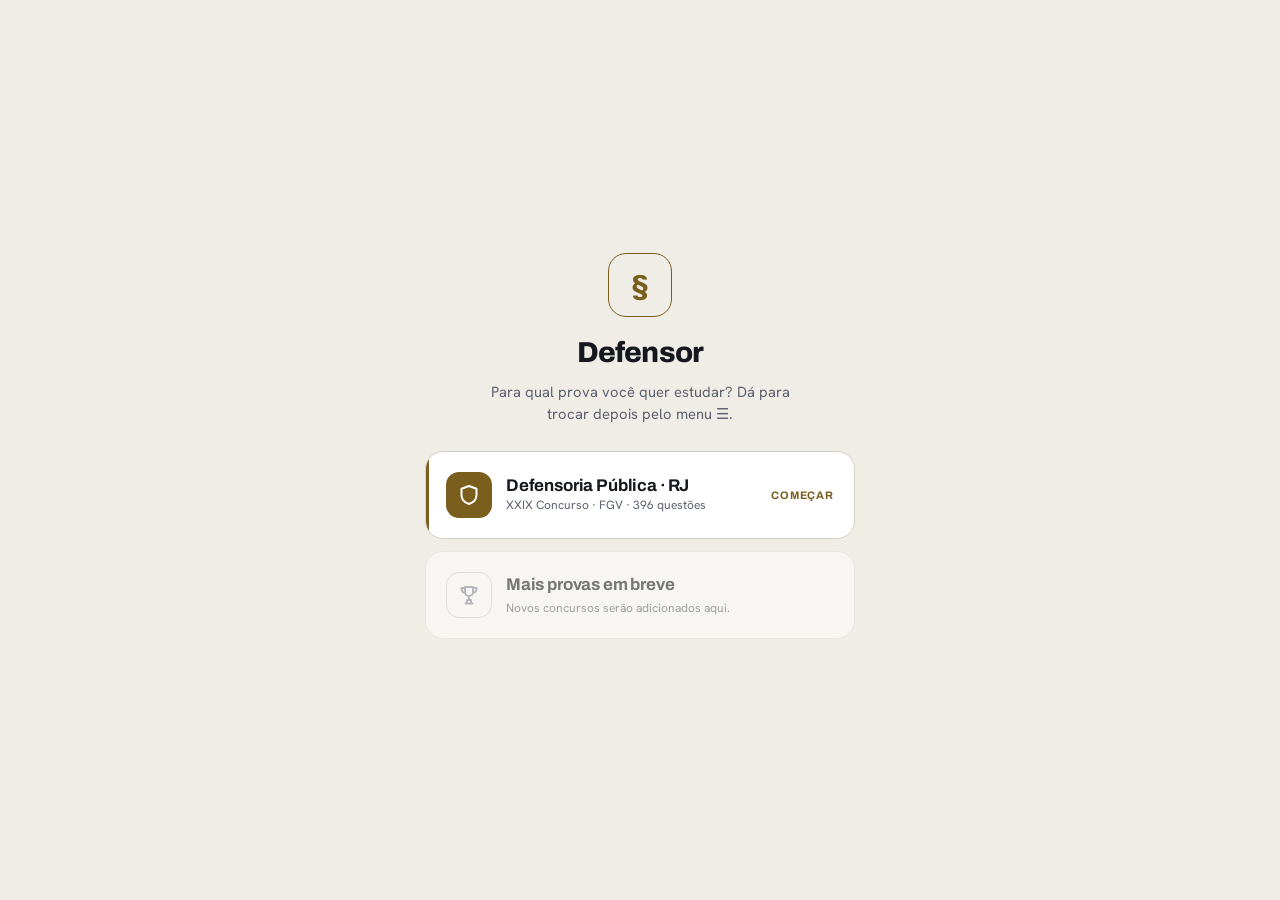
==== commit 224bd175: "Atualizar conteudo do app" ====
--- a/index.html
+++ b/index.html
@@ -4,8 +4,10 @@
   <meta charset="UTF-8">
   <meta name="viewport" content="width=device-width, initial-scale=1, viewport-fit=cover, maximum-scale=1">
   <title>Defensor — Estudo DPE-RJ</title>
-  <meta name="theme-color" content="#0F8A66">
-  <link rel="preload" href="figtree.woff2" as="font" type="font/woff2" crossorigin>
+  <meta name="theme-color" content="#EFEDE6" media="(prefers-color-scheme: light)">
+  <meta name="theme-color" content="#111318" media="(prefers-color-scheme: dark)">
+  <link rel="preload" href="fonts/hanken-var.woff2" as="font" type="font/woff2" crossorigin>
+  <link rel="preload" href="fonts/archivo-var.woff2" as="font" type="font/woff2" crossorigin>
   <meta name="description" content="App gamificado de Lei Seca e Jurisprudência para o concurso da DPE-RJ.">
   <link rel="manifest" href="manifest.webmanifest">
   <link rel="apple-touch-icon" href="icon-192.png">
--- a/styles.css
+++ b/styles.css
@@ -1,86 +1,162 @@
 /* ============================================================
-   Defensor v3 — design "Nativo"
-   Esmeralda único, superfícies em camadas, ícones de traço,
-   movimento com mola. Claro + escuro. Fonte Figtree embarcada.
+   Defensor v4 — design "Sem IA"
+   Dourado único sobre superfícies escuras chapadas, contorno em
+   vez de sombra, tipografia em três vozes: Archivo (display),
+   Hanken Grotesk (texto), IBM Plex Mono (etiquetas).
+   Escuro fiel ao mock; claro derivado. Fontes embarcadas.
    ============================================================ */
 @font-face{
-  font-family:"Figtree";
-  src:url("figtree.woff2") format("woff2");
-  font-weight:300 900;
+  font-family:"Archivo";
+  src:url("fonts/archivo-var.woff2") format("woff2");
+  font-weight:500 800;
   font-style:normal;
   font-display:swap;
 }
-
+@font-face{
+  font-family:"Hanken Grotesk";
+  src:url("fonts/hanken-var.woff2") format("woff2");
+  font-weight:400 700;
+  font-style:normal;
+  font-display:swap;
+}
+@font-face{
+  font-family:"IBM Plex Mono";
+  src:url("fonts/plexmono-400.woff2") format("woff2");
+  font-weight:400;font-style:normal;font-display:swap;
+}
+@font-face{
+  font-family:"IBM Plex Mono";
+  src:url("fonts/plexmono-500.woff2") format("woff2");
+  font-weight:500;font-style:normal;font-display:swap;
+}
+@font-face{
+  font-family:"IBM Plex Mono";
+  src:url("fonts/plexmono-600.woff2") format("woff2");
+  font-weight:600;font-style:normal;font-display:swap;
+}
+@font-face{
+  font-family:"IBM Plex Mono";
+  src:url("fonts/plexmono-700.woff2") format("woff2");
+  font-weight:700;font-style:normal;font-display:swap;
+}
+
+/* ---------- Tokens invariantes ---------- */
 :root{
-  /* superfícies e texto */
-  --bg:#F5F6F8;
+  --radius:18px;
+  --radius-sm:13px;
+  --nav-h:66px;
+  --font:"Hanken Grotesk",system-ui,"Segoe UI",sans-serif;
+  --font-display:"Archivo","Hanken Grotesk",system-ui,sans-serif;
+  --font-mono:"IBM Plex Mono",ui-monospace,"SF Mono",Consolas,monospace;
+  --spring:cubic-bezier(.34,1.56,.64,1);
+  --easeout:cubic-bezier(.22,1,.36,1);
+}
+
+/* ---------- Paleta clara (derivada) ----------
+   O dourado do mock (#C7A34F) não tem contraste sobre fundo
+   claro, então aqui ele escurece para #7A5E1D e o texto sobre
+   o acento vira branco (--on-acc). */
+:root,:root[data-theme="light"]{
+  --bg:#EFEDE6;
   --bg-2:#FFFFFF;
   --card:#FFFFFF;
-  --ink:#171C22;
-  --ink-soft:#5B6572;
-  --ink-faint:#8B95A1;
-  --line:#E4E7EB;
-  --line-strong:#D5DAE0;
-
-  /* acento único + semânticas */
-  --acc:#0F8A66;
-  --acc-dark:#0C7256;
-  --acc-soft:#E2F3ED;
-  --flame:#E8963E;
-  --flame-soft:#FBEEDD;
-  --heart:#D64560;
-  --heart-soft:#FBE7EC;
-  --blue:#3E6FD0;
-  --blue-soft:#E5EDFA;
-  --gold:#C9A03C;
-  --gold-soft:#F7EFD9;
-  --no:#DC4B4B;
-  --no-soft:#FBE9E9;
-
-  --radius:16px;
-  --radius-sm:12px;
-  --sh-card:0 1px 2px rgba(23,28,34,.05),0 8px 20px -12px rgba(23,28,34,.14);
-  --sh-pop:0 4px 10px rgba(23,28,34,.08),0 18px 40px -18px rgba(23,28,34,.28);
-  --sh-acc:0 8px 20px -8px rgba(15,138,102,.55);
-  --nav-h:66px;
-  --font:"Figtree",ui-rounded,"SF Pro Rounded",system-ui,"Segoe UI",sans-serif;
-  --spring:cubic-bezier(.34,1.56,.64,1);
-  --easeout:cubic-bezier(.22,1,.36,1);
-}
+  --ink:#15181E;
+  --ink-soft:#5A6070;
+  --ink-faint:#868C9B;
+  --line:#E3E0D7;
+  --line-strong:#D2CFC4;
+
+  --acc:#7A5E1D;
+  --acc-dark:#5E4713;
+  --acc-soft:#F4EDDB;
+  --on-acc:#FFFFFF;
+
+  --ok:#3E7A5E;
+  --ok-soft:#E4F0EA;
+  --no:#A8453A;
+  --no-soft:#F8E7E4;
+  --flame:#7A5E1D;
+  --flame-soft:#F4EDDB;
+  --heart:#A8453A;
+  --heart-soft:#F8E7E4;
+  --blue:#3C568C;
+  --blue-soft:#E7EBF4;
+  --gold:#9A7C2E;
+  --gold-soft:#F2E9D2;
+
+  --sh-card:0 1px 2px rgba(21,24,30,.04),0 6px 16px -12px rgba(21,24,30,.16);
+  --sh-pop:0 4px 10px rgba(21,24,30,.08),0 18px 40px -18px rgba(21,24,30,.26);
+  --sh-acc:0 6px 16px -10px rgba(122,94,29,.5);
+}
+
+/* ---------- Paleta escura (fiel ao mock) ----------
+   Cartões chapados com contorno, sem elevação: as sombras
+   quase somem e a hierarquia vem de --line/--line-strong. */
 @media (prefers-color-scheme:dark){
-  :root{
-    --bg:#0F1216; --bg-2:#151A20; --card:#171D24; --ink:#ECEFF3; --ink-soft:#9AA5B1; --ink-faint:#6B7683;
-    --line:#252C35; --line-strong:#303945;
-    --acc:#2BB68A; --acc-dark:#219873; --acc-soft:#12291F;
-    --flame:#F0A45B; --flame-soft:#2C2114; --heart:#E06379; --heart-soft:#301B21;
-    --blue:#6D95E0; --blue-soft:#1A2333; --gold:#D9B356; --gold-soft:#2B2414;
-    --no:#E36060; --no-soft:#321B1B;
-    --sh-card:0 1px 2px rgba(0,0,0,.35),0 10px 24px -14px rgba(0,0,0,.6);
-    --sh-pop:0 4px 12px rgba(0,0,0,.4),0 22px 48px -20px rgba(0,0,0,.7);
-    --sh-acc:0 8px 20px -8px rgba(43,182,138,.4);
+  :root:not([data-theme="light"]){
+    --bg:#111318;
+    --bg-2:#15171D;
+    --card:#191C24;
+    --ink:#E9EAEE;
+    --ink-soft:#8B90A0;
+    --ink-faint:#6E7484;
+    --line:#21242C;
+    --line-strong:#262A34;
+
+    --acc:#C7A34F;
+    --acc-dark:#A98A3F;
+    --acc-soft:#241F14;
+    --on-acc:#111318;
+
+    --ok:#6FA287;
+    --ok-soft:#16241D;
+    --no:#C2645A;
+    --no-soft:#2A1B19;
+    --flame:#C7A34F;
+    --flame-soft:#241F14;
+    --heart:#C2645A;
+    --heart-soft:#2A1B19;
+    --blue:#6E86B8;
+    --blue-soft:#171D28;
+    --gold:#E0C070;
+    --gold-soft:#2A2416;
+
+    --sh-card:0 1px 2px rgba(0,0,0,.28);
+    --sh-pop:0 4px 12px rgba(0,0,0,.4),0 22px 48px -20px rgba(0,0,0,.72);
+    --sh-acc:none;
   }
 }
-:root[data-theme="light"]{
-  --bg:#F5F6F8;--bg-2:#FFFFFF;--card:#FFFFFF;--ink:#171C22;--ink-soft:#5B6572;--ink-faint:#8B95A1;
-  --line:#E4E7EB;--line-strong:#D5DAE0;
-  --acc:#0F8A66;--acc-dark:#0C7256;--acc-soft:#E2F3ED;
-  --flame:#E8963E;--flame-soft:#FBEEDD;--heart:#D64560;--heart-soft:#FBE7EC;
-  --blue:#3E6FD0;--blue-soft:#E5EDFA;--gold:#C9A03C;--gold-soft:#F7EFD9;
-  --no:#DC4B4B;--no-soft:#FBE9E9;
-  --sh-card:0 1px 2px rgba(23,28,34,.05),0 8px 20px -12px rgba(23,28,34,.14);
-  --sh-pop:0 4px 10px rgba(23,28,34,.08),0 18px 40px -18px rgba(23,28,34,.28);
-  --sh-acc:0 8px 20px -8px rgba(15,138,102,.55);
-}
 :root[data-theme="dark"]{
-  --bg:#0F1216;--bg-2:#151A20;--card:#171D24;--ink:#ECEFF3;--ink-soft:#9AA5B1;--ink-faint:#6B7683;
-  --line:#252C35;--line-strong:#303945;
-  --acc:#2BB68A;--acc-dark:#219873;--acc-soft:#12291F;
-  --flame:#F0A45B;--flame-soft:#2C2114;--heart:#E06379;--heart-soft:#301B21;
-  --blue:#6D95E0;--blue-soft:#1A2333;--gold:#D9B356;--gold-soft:#2B2414;
-  --no:#E36060;--no-soft:#321B1B;
-  --sh-card:0 1px 2px rgba(0,0,0,.35),0 10px 24px -14px rgba(0,0,0,.6);
-  --sh-pop:0 4px 12px rgba(0,0,0,.4),0 22px 48px -20px rgba(0,0,0,.7);
-  --sh-acc:0 8px 20px -8px rgba(43,182,138,.4);
+  --bg:#111318;
+  --bg-2:#15171D;
+  --card:#191C24;
+  --ink:#E9EAEE;
+  --ink-soft:#8B90A0;
+  --ink-faint:#6E7484;
+  --line:#21242C;
+  --line-strong:#262A34;
+
+  --acc:#C7A34F;
+  --acc-dark:#A98A3F;
+  --acc-soft:#241F14;
+  --on-acc:#111318;
+
+  --ok:#6FA287;
+  --ok-soft:#16241D;
+  --no:#C2645A;
+  --no-soft:#2A1B19;
+  --flame:#C7A34F;
+  --flame-soft:#241F14;
+  --heart:#C2645A;
+  --heart-soft:#2A1B19;
+  --blue:#6E86B8;
+  --blue-soft:#171D28;
+  --gold:#E0C070;
+  --gold-soft:#2A2416;
+
+  --sh-card:0 1px 2px rgba(0,0,0,.28);
+  --sh-pop:0 4px 12px rgba(0,0,0,.4),0 22px 48px -20px rgba(0,0,0,.72);
+  --sh-acc:none;
 }
 
 *{box-sizing:border-box}
@@ -95,6 +171,30 @@
 
 /* ícones de traço */
 svg.ic{width:1.15em;height:1.15em;flex:none;vertical-align:-.18em}
+
+/* ---------- Tipografia: três vozes ----------
+   Archivo: títulos, números e rótulos de ação.
+   Hanken Grotesk (padrão no body): texto corrido, enunciados
+   longos e alternativas.
+   IBM Plex Mono: etiquetas curtas em caixa alta e placares. */
+.trail-head h1,.page-title,.inicio-hero h1,.unit-banner h2,
+.result h1,.banca-divider .bd-tag,.pc-nome,.f-name,.dr-t,
+.btn,.feedback .fb-head,.q-stem,
+.stat-tile .v,.ring .ring-num b,.rt .rv,.big-cta .n,
+.hud .brand,.friend-row .fr-n{
+  font-family:var(--font-display);
+  letter-spacing:-.02em;
+}
+.q-stem{letter-spacing:-.01em}
+.btn{letter-spacing:.01em}
+
+.unit-banner .materia,.banca-divider .bd-tema,.q-fonte,
+.err-item .tag,.stat-tile .l,.ring .ring-num span,.rt .rl,
+.rank-strip .r-name,.rank-row .top .rn,.q-modo,
+.friend-row .pos,.friend-row .fr-xp,.bz-cap,
+.dr-label,.cal-wd,.acct-sync{
+  font-family:var(--font-mono);
+}
 
 /* transição entre telas (View Transitions) */
 @media (prefers-reduced-motion:no-preference){
@@ -121,7 +221,7 @@
   border-bottom:1px solid var(--line);
 }
 .hud .brand{font-weight:800;font-size:1.05rem;letter-spacing:-.02em;margin-right:auto;display:flex;align-items:center;gap:8px}
-.hud .brand .logo{width:27px;height:27px;border-radius:9px;background:var(--acc);display:grid;place-items:center;color:#fff;font-size:.95rem;font-weight:700}
+.hud .brand .logo{width:28px;height:28px;border-radius:9px;background:transparent;border:1px solid var(--acc);display:grid;place-items:center;color:var(--acc);font-family:var(--font-display);font-size:.78rem;font-weight:800}
 .stat{display:inline-flex;align-items:center;gap:5px;font-weight:800;font-size:.92rem;font-variant-numeric:tabular-nums;color:var(--ink-soft)}
 .stat b{font-weight:800;color:var(--ink)}
 .stat.flame{color:var(--flame)}
@@ -141,9 +241,9 @@
   display:grid;grid-template-columns:48px 1fr;gap:2px 14px;align-items:start;
 }
 .unit-banner .ubadge{
-  grid-row:1/4;width:48px;height:48px;border-radius:14px;
-  background:color-mix(in srgb,var(--uc,#0F8A66) 14%,transparent);
-  color:var(--uc,#0F8A66);display:grid;place-items:center;
+  grid-row:1/4;width:46px;height:46px;border-radius:12px;
+  background:transparent;border:1px solid var(--uc,var(--acc));
+  color:var(--uc,var(--acc));display:grid;place-items:center;
 }
 .unit-banner .ubadge svg.ic{width:24px;height:24px}
 .unit-banner .materia{font-size:.66rem;font-weight:800;letter-spacing:.1em;text-transform:uppercase;color:var(--ink-faint)}
@@ -170,7 +270,7 @@
 .node svg.ic{width:26px;height:26px}
 .node:active{transform:scale(.92)}
 .node.locked{background:var(--bg);color:var(--ink-faint);border-style:dashed;box-shadow:none;cursor:not-allowed}
-.node.done{background:var(--node-c,var(--acc));border-color:transparent;color:#fff}
+.node.done{background:var(--node-c,var(--acc));border-color:transparent;color:var(--on-acc)}
 .node.current{border-color:var(--node-c,var(--acc))}
 @media (prefers-reduced-motion:no-preference){
   .node.current::after{
@@ -199,28 +299,28 @@
 .btn{
   display:inline-flex;align-items:center;justify-content:center;gap:8px;width:100%;
   font-weight:800;font-size:.95rem;letter-spacing:.01em;
-  padding:15px 20px;border-radius:var(--radius);border:none;color:#fff;background:var(--acc);
+  padding:15px 20px;border-radius:var(--radius-sm);border:none;color:var(--on-acc);background:var(--acc);
   box-shadow:var(--sh-acc);
   transition:transform .28s var(--spring),box-shadow .2s,background .2s;
 }
 .btn:active:not(:disabled){transform:scale(.965)}
 .btn:disabled{background:var(--line-strong);box-shadow:none;color:var(--ink-faint);cursor:not-allowed}
-.btn.ghost{background:var(--card);color:var(--ink-soft);box-shadow:var(--sh-card);border:1px solid var(--line)}
-.btn.danger{background:var(--no);box-shadow:0 8px 20px -8px rgba(220,75,75,.5)}
-.btn.ok{background:var(--acc)}
+.btn.ghost{background:transparent;color:var(--ink-soft);box-shadow:none;border:1px solid var(--line-strong)}
+.btn.danger{background:var(--no);color:var(--on-acc);box-shadow:none}
+.btn.ok{background:var(--ok);color:var(--on-acc)}
 
 /* ---------- Quiz ---------- */
 .quiz-top{display:flex;align-items:center;gap:12px;padding:14px 0 6px}
 .quiz-top .x{background:none;border:none;font-size:1.4rem;color:var(--ink-faint);line-height:1;padding:2px 6px;border-radius:10px;transition:transform .25s var(--spring)}
 .quiz-top .x:active{transform:scale(.85)}
 .progress{flex:1;height:9px;border-radius:6px;background:var(--line);overflow:hidden}
-.progress > i{display:block;height:100%;border-radius:6px;background:linear-gradient(90deg,var(--acc),color-mix(in srgb,var(--acc) 70%,#7BE0BE));transition:width .5s var(--easeout)}
+.progress > i{display:block;height:100%;border-radius:6px;background:var(--acc);transition:width .5s var(--easeout)}
 
 .q-head{margin:16px 2px 4px}
-.q-modo{display:inline-flex;align-items:center;gap:6px;font-size:.64rem;font-weight:800;letter-spacing:.07em;text-transform:uppercase;padding:6px 12px;border-radius:999px;margin-bottom:12px}
-.q-modo.lei{color:var(--flame);background:var(--flame-soft)}
-.q-modo.caso{color:var(--acc);background:var(--acc-soft)}
-.q-modo.juris{color:var(--blue);background:var(--blue-soft)}
+.q-modo{display:inline-flex;align-items:center;gap:6px;font-size:.62rem;font-weight:600;letter-spacing:.12em;text-transform:uppercase;padding:5px 11px;border-radius:999px;margin-bottom:12px;background:transparent;border:1px solid currentColor}
+.q-modo.lei{color:var(--flame)}
+.q-modo.caso{color:var(--ok)}
+.q-modo.juris{color:var(--blue)}
 .q-stem{font-size:1.1rem;font-weight:700;line-height:1.45;letter-spacing:-.015em}
 .q-fonte{margin-top:8px;font-size:.76rem;color:var(--ink-faint);font-weight:700;display:flex;align-items:center;gap:6px}
 
@@ -244,12 +344,12 @@
   display:grid;place-items:center;font-weight:800;font-size:.78rem;color:var(--ink-faint);
   transition:background .18s,color .18s;
 }
-.alt.sel{border-color:var(--acc);background:color-mix(in srgb,var(--acc) 6%,var(--card));box-shadow:0 2px 4px rgba(15,138,102,.08),0 12px 24px -12px color-mix(in srgb,var(--acc) 45%,transparent);transform:scale(1.012)}
-.alt.sel .key{background:var(--acc);color:#fff}
-.alt.correct{border-color:var(--acc);background:var(--acc-soft)}
-.alt.correct .key{background:var(--acc);color:#fff}
+.alt.sel{border-color:var(--acc);background:var(--card);box-shadow:none;transform:none}
+.alt.sel .key{background:var(--acc);color:var(--on-acc)}
+.alt.correct{border-color:var(--ok);background:var(--ok-soft)}
+.alt.correct .key{background:var(--ok);color:var(--on-acc)}
 .alt.wrong{border-color:var(--no);background:var(--no-soft)}
-.alt.wrong .key{background:var(--no);color:#fff}
+.alt.wrong .key{background:var(--no);color:var(--on-acc)}
 .alt.disabled{pointer-events:none}
 .alt.dim{opacity:.5}
 
@@ -268,11 +368,11 @@
   animation:sheetup .32s var(--easeout);
 }
 @keyframes sheetup{from{transform:translateY(100%)}to{transform:none}}
-.feedback.ok{border-top:3px solid var(--acc)}
-.feedback.no{border-top:3px solid var(--no)}
+.feedback.ok{border-top:2px solid var(--ok)}
+.feedback.no{border-top:2px solid var(--no)}
 .feedback .fb-head{display:flex;align-items:center;gap:11px;font-weight:800;font-size:1.08rem;color:var(--ink)}
-.feedback .fb-badge{width:34px;height:34px;border-radius:50%;display:grid;place-items:center;color:#fff;font-size:1rem;font-weight:800}
-.feedback.ok .fb-badge{background:var(--acc)}
+.feedback .fb-badge{width:34px;height:34px;border-radius:50%;display:grid;place-items:center;color:var(--on-acc);font-size:1rem;font-weight:800}
+.feedback.ok .fb-badge{background:var(--ok)}
 .feedback.no .fb-badge{background:var(--no)}
 .feedback .fb-expl{margin:10px 0 14px;font-size:.9rem;line-height:1.55;color:var(--ink-soft)}
 .feedback .fb-expl .fb-fonte{font-weight:800;color:var(--ink)}
@@ -312,9 +412,9 @@
 .insig.t1{background:var(--line);color:var(--ink-soft)}
 .insig.t2{background:var(--blue-soft);color:var(--blue)}
 .insig.t3{background:var(--acc-soft);color:var(--acc)}
-.insig.t4{background:var(--acc);color:#fff}
+.insig.t4{background:var(--acc);color:var(--on-acc)}
 .insig.t5{background:var(--gold-soft);color:var(--gold);border:1px solid var(--gold)}
-.insig.t6{background:var(--gold);color:#fff}
+.insig.t6{background:var(--gold);color:var(--on-acc)}
 .rank-row{display:flex;align-items:center;gap:10px;margin:11px 0}
 .rank-row .info{flex:1;min-width:0}
 .rank-row .top{display:flex;justify-content:space-between;gap:8px;font-size:.8rem;font-weight:700}
@@ -362,7 +462,7 @@
 .nav button:active{transform:scale(.9)}
 .nav button svg.ic{width:21px;height:21px}
 .nav button.active{color:var(--acc)}
-.nav .badge{position:absolute;top:9px;right:22%;background:var(--heart);color:#fff;font-size:.6rem;font-weight:800;min-width:16px;height:16px;border-radius:8px;display:grid;place-items:center;padding:0 4px}
+.nav .badge{position:absolute;top:9px;right:22%;background:var(--heart);color:var(--on-acc);font-size:.6rem;font-weight:800;min-width:16px;height:16px;border-radius:8px;display:grid;place-items:center;padding:0 4px}
 
 /* ---------- Amigos ---------- */
 .f-label{font-size:.78rem;font-weight:700;color:var(--ink-soft);margin-bottom:8px}
@@ -419,7 +519,7 @@
 }
 
 /* banner de atualização */
-.upd-banner{position:fixed;left:12px;right:12px;bottom:calc(var(--nav-h) + 24px);z-index:35;max-width:576px;margin:0 auto;display:block;background:var(--acc);color:#fff;font-weight:800;font-size:.85rem;border:none;border-radius:var(--radius);padding:13px 16px;box-shadow:var(--sh-acc);cursor:pointer;transition:transform .25s var(--spring)}
+.upd-banner{position:fixed;left:12px;right:12px;bottom:calc(var(--nav-h) + 24px);z-index:35;max-width:576px;margin:0 auto;display:block;background:var(--acc);color:var(--on-acc);font-weight:800;font-size:.85rem;border:none;border-radius:var(--radius-sm);padding:13px 16px;box-shadow:var(--sh-acc);cursor:pointer;transition:transform .25s var(--spring)}
 .upd-banner:active{transform:scale(.97)}
 @media (prefers-reduced-motion:no-preference){.upd-banner{animation:sheetup .3s var(--easeout)}}
 
@@ -436,30 +536,35 @@
 
 /* ---------- Menu inicial (escolha de prova) ---------- */
 .inicio{flex:1;display:flex;flex-direction:column;justify-content:center;padding:44px 20px 52px;animation:rise .3s var(--easeout)}
-.logo.xl{width:64px;height:64px;border-radius:20px;background:var(--acc);display:inline-grid;place-items:center;color:#fff;font-size:2rem;font-weight:800;box-shadow:var(--sh-acc)}
+.logo.xl{width:64px;height:64px;border-radius:18px;background:transparent;border:1px solid var(--acc);display:inline-grid;place-items:center;color:var(--acc);font-family:var(--font-display);font-size:1.8rem;font-weight:800;box-shadow:none}
 .inicio-hero{text-align:center;margin-bottom:26px}
 .inicio-hero h1{margin:14px 0 6px;font-size:1.8rem;font-weight:800;letter-spacing:-.03em}
 .inicio-hero p{margin:0 auto;max-width:310px;color:var(--ink-soft);font-size:.92rem}
 .prova-list{display:flex;flex-direction:column;gap:12px;max-width:430px;width:100%;margin:0 auto}
 .prova-card{
   display:flex;align-items:center;gap:14px;text-align:left;width:100%;
-  background:var(--card);border:1px solid var(--line);border-radius:var(--radius);
-  padding:16px;box-shadow:var(--sh-card);font-size:1rem;
+  background:var(--card);border:1px solid var(--line-strong);border-radius:var(--radius);
+  padding:20px;box-shadow:none;font-size:1rem;
+  position:relative;overflow:hidden;
   transition:transform .25s var(--spring),border-color .2s;
+}
+/* filete dourado na lateral da prova ativa */
+.prova-card:not(.breve)::before{
+  content:"";position:absolute;top:0;left:0;width:3px;height:100%;background:var(--acc);
 }
 .prova-card:not(.breve):active{transform:scale(.97)}
 .prova-card:not(.breve):hover{border-color:var(--acc)}
-.prova-card .pc-ico{width:46px;height:46px;flex:none;border-radius:14px;background:var(--acc-soft);color:var(--acc);display:grid;place-items:center}
+.prova-card .pc-ico{width:46px;height:46px;flex:none;border-radius:13px;background:var(--acc);color:var(--on-acc);display:grid;place-items:center}
 .prova-card .pc-ico svg.ic{width:24px;height:24px}
 .pc-info{flex:1;min-width:0;display:flex;flex-direction:column;gap:2px}
-.pc-nome{font-weight:800;letter-spacing:-.01em}
-.pc-meta{font-size:.78rem;color:var(--ink-soft)}
-.pc-track{display:block;height:6px;border-radius:4px;background:var(--line);overflow:hidden;margin-top:6px}
-.pc-track > i{display:block;height:100%;border-radius:4px;background:var(--acc)}
-.pc-prog{font-size:.68rem;font-weight:700;color:var(--ink-faint);margin-top:2px}
-.pc-go{flex:none;font-weight:800;font-size:.7rem;letter-spacing:.06em;text-transform:uppercase;color:var(--acc);background:var(--acc-soft);padding:8px 12px;border-radius:999px}
-.prova-card.breve{opacity:.65;border-style:dashed;box-shadow:none;cursor:default}
-.prova-card.breve .pc-ico{background:var(--bg);color:var(--ink-faint)}
+.pc-nome{font-weight:700;font-size:1.06rem;letter-spacing:-.01em}
+.pc-meta{font-size:.75rem;color:var(--ink-soft)}
+.pc-track{display:block;height:5px;border-radius:3px;background:var(--line-strong);overflow:hidden;margin-top:6px}
+.pc-track > i{display:block;height:100%;border-radius:3px;background:var(--acc)}
+.pc-prog{font-family:var(--font-mono);font-size:.66rem;font-weight:600;color:var(--ink-soft);margin-top:3px}
+.pc-go{flex:none;font-family:var(--font-display);font-weight:700;font-size:.68rem;letter-spacing:.08em;text-transform:uppercase;color:var(--acc);background:transparent;padding:0;border-radius:0}
+.prova-card.breve{opacity:.55;border-style:solid;border-color:var(--line);box-shadow:none;cursor:default}
+.prova-card.breve .pc-ico{background:var(--bg-2);border:1px solid var(--line-strong);color:var(--ink-faint)}
 
 /* ---------- Menu lateral ---------- */
 .menu-btn{background:none;border:none;padding:6px;margin:-6px 0 -6px -6px;border-radius:10px;color:var(--ink-soft);display:grid;place-items:center;transition:transform .25s var(--spring)}
@@ -480,7 +585,7 @@
 @keyframes dr-out{to{transform:translateX(-104%)}}
 @keyframes dr-fade-out{to{opacity:0}}
 .dr-head{display:flex;align-items:center;gap:10px;padding:4px 4px 14px;border-bottom:1px solid var(--line);margin-bottom:12px}
-.dr-head .logo{width:34px;height:34px;border-radius:11px;background:var(--acc);display:grid;place-items:center;color:#fff;font-weight:800;flex:none}
+.dr-head .logo{width:32px;height:32px;border-radius:9px;background:transparent;border:1px solid var(--acc);display:grid;place-items:center;color:var(--acc);font-family:var(--font-display);font-size:.85rem;font-weight:800;flex:none}
 .dr-t{flex:1;min-width:0;display:flex;flex-direction:column;line-height:1.25}
 .dr-t b{font-size:.98rem;letter-spacing:-.01em}
 .dr-t span{font-size:.72rem;color:var(--ink-soft);white-space:nowrap;overflow:hidden;text-overflow:ellipsis}
@@ -499,20 +604,22 @@
 
 /* ---------- Modo Blitz ---------- */
 .blitz-card{
-  display:flex;align-items:center;gap:14px;width:100%;text-align:left;margin-top:18px;
-  background:linear-gradient(135deg,var(--flame),color-mix(in srgb,var(--flame) 70%,#C23A2B));
-  border:none;border-radius:var(--radius);padding:16px;color:#fff;
-  box-shadow:0 10px 24px -10px color-mix(in srgb,var(--flame) 70%,transparent);
+  display:flex;align-items:center;gap:13px;width:100%;text-align:left;margin-top:10px;
+  background:var(--card);
+  border:1px solid var(--line-strong);border-radius:var(--radius-sm);padding:16px;color:var(--ink);
+  box-shadow:none;
   transition:transform .25s var(--spring);
 }
 .blitz-card:active{transform:scale(.97)}
-.blitz-card .bz-ico{width:46px;height:46px;flex:none;border-radius:14px;background:rgba(255,255,255,.18);display:grid;place-items:center}
-.blitz-card .bz-ico svg.ic{width:24px;height:24px}
-.bz-info{flex:1;min-width:0;display:flex;flex-direction:column;gap:2px}
-.bz-t{font-weight:800;font-size:1.05rem;letter-spacing:-.01em}
-.bz-s{font-size:.78rem;opacity:.94;line-height:1.4}
-.bz-rec{display:inline-flex;align-items:center;gap:5px;font-size:.7rem;font-weight:800;margin-top:6px;background:rgba(255,255,255,.16);border-radius:999px;padding:4px 10px;width:fit-content}
-.bz-go{flex:none;font-weight:800;font-size:.72rem;letter-spacing:.06em;text-transform:uppercase;color:var(--flame);background:#fff;padding:9px 14px;border-radius:999px;box-shadow:0 3px 8px rgba(0,0,0,.18)}
+/* Blitz é a ação secundária: ícone contornado, não preenchido. */
+.blitz-card .bz-ico{width:44px;height:44px;flex:none;border-radius:12px;background:var(--card);border:1px solid var(--acc);color:var(--acc);display:grid;place-items:center}
+.blitz-card .bz-ico svg.ic{width:22px;height:22px}
+.bz-info{flex:1;min-width:0;display:flex;flex-direction:column;gap:1px}
+.bz-t{font-family:var(--font-display);font-weight:700;font-size:.9rem;letter-spacing:-.01em}
+.bz-s{font-size:.72rem;color:var(--ink-soft);line-height:1.4}
+.bz-rec{display:inline-flex;align-items:center;gap:5px;font-family:var(--font-mono);font-size:.64rem;font-weight:600;margin-top:5px;color:var(--ink-faint);background:var(--bg);border:1px solid var(--line);border-radius:999px;padding:3px 9px;width:fit-content}
+.bz-rec svg.ic{width:13px;height:13px;color:var(--heart)}
+.bz-go{flex:none;font-family:var(--font-display);font-weight:700;font-size:.66rem;letter-spacing:.06em;text-transform:uppercase;color:var(--acc);background:transparent;padding:0;border-radius:0;box-shadow:none}
 
 /* topo do quiz no Blitz */
 .bz-score{flex:1;display:inline-flex;align-items:center;gap:6px;font-weight:800;color:var(--flame);font-size:.95rem}
@@ -532,37 +639,44 @@
 
 /* ---------- Treino do dia ---------- */
 .treino-card{
-  display:flex;align-items:center;gap:14px;width:100%;text-align:left;margin-top:18px;
-  background:linear-gradient(135deg,var(--acc),var(--acc-dark));
-  border:none;border-radius:var(--radius);padding:16px;color:#fff;
-  box-shadow:var(--sh-acc);
+  display:flex;align-items:center;gap:13px;width:100%;text-align:left;margin-top:12px;
+  background:var(--card);
+  border:1px solid var(--line-strong);border-radius:var(--radius-sm);padding:16px;color:var(--ink);
+  box-shadow:none;
   transition:transform .25s var(--spring);
 }
 .treino-card:active:not(:disabled){transform:scale(.97)}
 .treino-card:disabled{opacity:.6;cursor:not-allowed}
-.treino-card .tc-ico{width:46px;height:46px;flex:none;border-radius:14px;background:rgba(255,255,255,.18);display:grid;place-items:center}
-.treino-card .tc-ico svg.ic{width:24px;height:24px}
-.treino-card .tc-go{flex:none;font-weight:800;font-size:.72rem;letter-spacing:.06em;text-transform:uppercase;color:var(--acc);background:#fff;padding:9px 14px;border-radius:999px;box-shadow:0 3px 8px rgba(0,0,0,.18)}
+/* Treino é a ação primária do dia: ícone dourado preenchido. */
+.treino-card .tc-ico{width:44px;height:44px;flex:none;border-radius:12px;background:var(--acc);color:var(--on-acc);display:grid;place-items:center}
+.treino-card .tc-ico svg.ic{width:22px;height:22px}
+.treino-card .tc-go{flex:none;font-family:var(--font-display);font-weight:700;font-size:.66rem;letter-spacing:.06em;text-transform:uppercase;color:var(--acc);background:transparent;padding:0;border-radius:0;box-shadow:none}
 .treino-card.done{
-  background:var(--card);color:var(--ink);border:1px solid var(--acc);box-shadow:var(--sh-card);
-}
-.treino-card.done .tc-ico{background:var(--acc-soft);color:var(--acc)}
+  background:var(--card);color:var(--ink);border:1px solid var(--line);box-shadow:none;
+}
+.treino-card.done .tc-ico{background:var(--ok-soft);color:var(--ok);border:1px solid var(--ok)}
 .treino-card.done .bz-s{color:var(--ink-soft)}
-.treino-card.done .tc-go{background:var(--acc-soft);color:var(--acc);box-shadow:none}
-.treino-card + .blitz-card{margin-top:12px}
+.treino-card.done .tc-go{background:transparent;color:var(--ok);box-shadow:none}
+.treino-card + .blitz-card{margin-top:10px}
 
 /* ---------- Missão do dia ---------- */
-.missao{display:flex;align-items:center;gap:12px;margin-top:12px;background:var(--card);border:1px solid var(--line);border-radius:var(--radius);padding:12px 14px;box-shadow:var(--sh-card)}
-.missao .mi-ico{font-size:1.35rem;flex:none}
+/* Missão do dia: cartão chapado com filete dourado, como no mock. */
+.missao{display:flex;align-items:center;gap:12px;margin-top:12px;background:var(--card);border:1px solid var(--line);border-radius:var(--radius-sm);padding:14px 16px;box-shadow:none;position:relative;overflow:hidden}
+.missao::before{content:"";position:absolute;top:0;left:0;width:3px;height:100%;background:var(--acc)}
+.missao .mi-ico{flex:none;color:var(--acc);display:grid;place-items:center}
+.missao .mi-ico svg.ic{width:20px;height:20px}
 .mi-info{flex:1;min-width:0}
-.mi-t{font-size:.64rem;font-weight:800;letter-spacing:.09em;text-transform:uppercase;color:var(--ink-faint)}
+.mi-t{font-family:var(--font-mono);font-size:.6rem;font-weight:600;letter-spacing:.14em;text-transform:uppercase;color:var(--acc)}
 .mi-t .mi-xp{color:var(--acc)}
-.mi-desc{font-weight:700;font-size:.86rem;margin-top:1px;line-height:1.3}
-.mi-track{height:5px;border-radius:3px;background:var(--line);overflow:hidden;margin-top:7px}
+.mi-desc{font-weight:600;font-size:.82rem;margin-top:3px;line-height:1.3}
+.mi-track{height:4px;border-radius:3px;background:var(--line-strong);overflow:hidden;margin-top:9px}
 .mi-track > i{display:block;height:100%;background:var(--acc);border-radius:3px;transition:width .5s var(--easeout)}
-.mi-prog{font-weight:800;font-size:.8rem;color:var(--ink-soft);font-variant-numeric:tabular-nums;white-space:nowrap;flex:none}
-.missao.done{border-color:var(--acc)}
-.missao.done .mi-prog{color:var(--acc)}
+.mi-prog{font-family:var(--font-mono);font-weight:600;font-size:.75rem;color:var(--ink-soft);font-variant-numeric:tabular-nums;white-space:nowrap;flex:none}
+.missao.done{border-color:var(--line)}
+.missao.done::before{background:var(--ok)}
+.missao.done .mi-ico{color:var(--ok)}
+.missao.done .mi-t{color:var(--ok)}
+.missao.done .mi-prog{color:var(--ok)}
 
 /* ---------- Conquistas ---------- */
 .conq-count{font-size:.8rem;font-weight:800;color:var(--ink-faint);margin-left:6px}
@@ -589,7 +703,7 @@
 .cal-wd{font-size:.6rem;font-weight:800;color:var(--ink-faint)}
 .cal-d{aspect-ratio:1;display:grid;place-items:center;border-radius:9px;font-size:.72rem;font-weight:700;color:var(--ink-soft);background:var(--bg)}
 .cal-d.some{background:var(--acc-soft);color:var(--acc)}
-.cal-d.full{background:var(--acc);color:#fff}
+.cal-d.full{background:var(--acc);color:var(--on-acc)}
 .cal-d.today{outline:2px solid var(--acc);outline-offset:1px}
 .cal-d.fut{opacity:.38}
 .cal-leg{display:flex;align-items:center;gap:7px;font-size:.68rem;color:var(--ink-faint);font-weight:700;margin-top:12px}
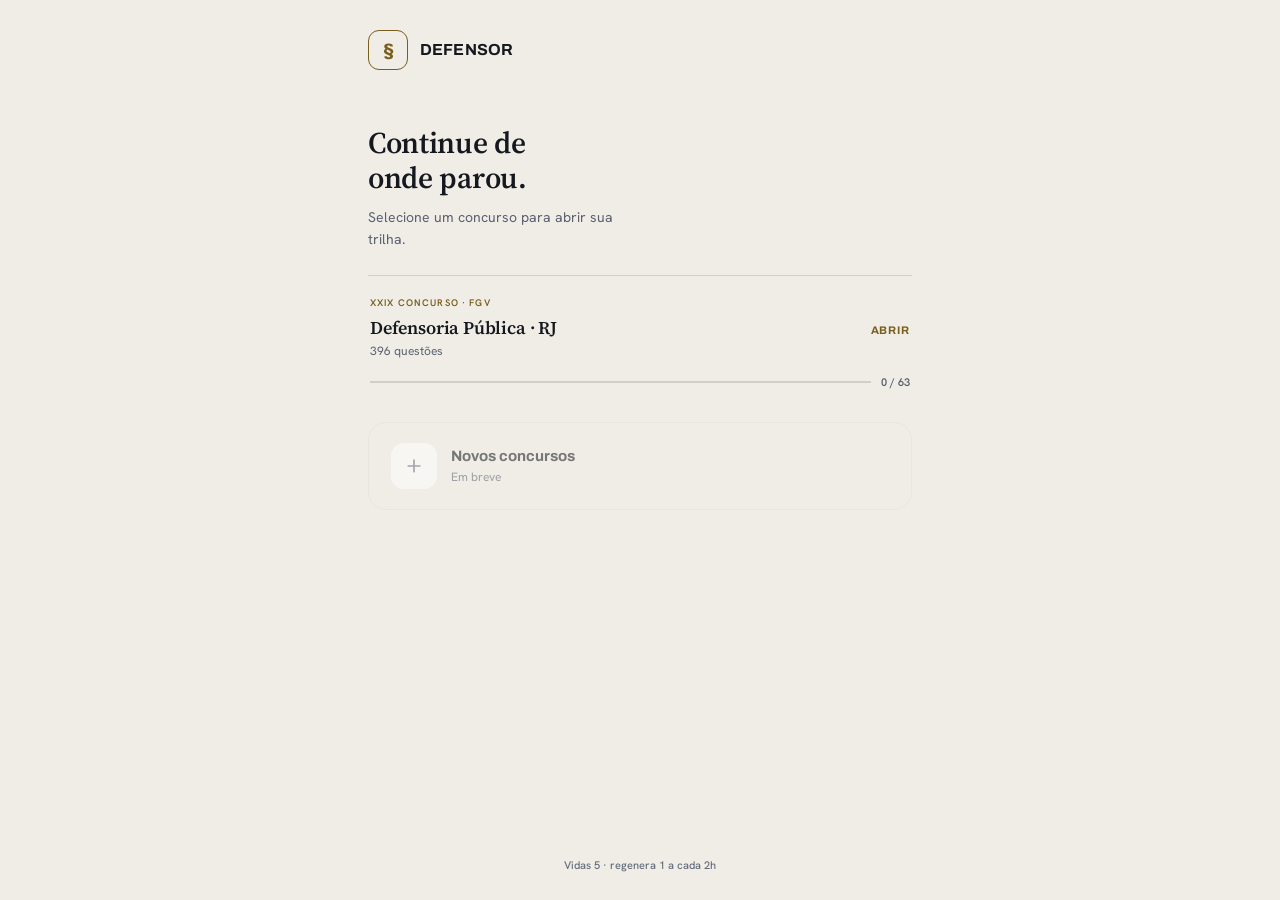
==== commit d9e8aacf: "Atualizar conteudo do app" ====
--- a/index.html
+++ b/index.html
@@ -5,9 +5,10 @@
   <meta name="viewport" content="width=device-width, initial-scale=1, viewport-fit=cover, maximum-scale=1">
   <title>Defensor — Estudo DPE-RJ</title>
   <meta name="theme-color" content="#EFEDE6" media="(prefers-color-scheme: light)">
-  <meta name="theme-color" content="#111318" media="(prefers-color-scheme: dark)">
+  <meta name="theme-color" content="#0E0F14" media="(prefers-color-scheme: dark)">
   <link rel="preload" href="fonts/hanken-var.woff2" as="font" type="font/woff2" crossorigin>
   <link rel="preload" href="fonts/archivo-var.woff2" as="font" type="font/woff2" crossorigin>
+  <link rel="preload" href="fonts/sourceserif-var.woff2" as="font" type="font/woff2" crossorigin>
   <meta name="description" content="App gamificado de Lei Seca e Jurisprudência para o concurso da DPE-RJ.">
   <link rel="manifest" href="manifest.webmanifest">
   <link rel="apple-touch-icon" href="icon-192.png">
--- a/styles.css
+++ b/styles.css
@@ -39,15 +39,24 @@
   src:url("fonts/plexmono-700.woff2") format("woff2");
   font-weight:700;font-style:normal;font-display:swap;
 }
+@font-face{
+  font-family:"Source Serif 4";
+  src:url("fonts/sourceserif-var.woff2") format("woff2");
+  font-weight:500 700;
+  font-style:normal;
+  font-display:swap;
+}
 
 /* ---------- Tokens invariantes ---------- */
 :root{
   --radius:18px;
   --radius-sm:13px;
-  --nav-h:66px;
+  --nav-h:60px;          /* altura da pílula; o recuo do rodapé é --nav-gap */
+  --nav-gap:16px;
   --font:"Hanken Grotesk",system-ui,"Segoe UI",sans-serif;
   --font-display:"Archivo","Hanken Grotesk",system-ui,sans-serif;
   --font-mono:"IBM Plex Mono",ui-monospace,"SF Mono",Consolas,monospace;
+  --font-serif:"Source Serif 4",Georgia,"Times New Roman",serif;
   --spring:cubic-bezier(.34,1.56,.64,1);
   --easeout:cubic-bezier(.22,1,.36,1);
 }
@@ -62,7 +71,12 @@
   --card:#FFFFFF;
   --ink:#15181E;
   --ink-soft:#5A6070;
-  --ink-faint:#868C9B;
+  /* Os cinzas do mock são de fundo escuro. Sobre o papel claro eles
+     ficariam ilegíveis, então --ink-faint desce até bater 4.5:1 com
+     o fundo (AA para as etiquetas de 9-11px que o design usa). */
+  --ink-faint:#656C7B;
+  --ink-dim:#767D8D;
+  --ink-locked:#9AA0AD;
   --line:#E3E0D7;
   --line-strong:#D2CFC4;
 
@@ -94,25 +108,27 @@
    quase somem e a hierarquia vem de --line/--line-strong. */
 @media (prefers-color-scheme:dark){
   :root:not([data-theme="light"]){
-    --bg:#111318;
+    --bg:#0E0F14;
     --bg-2:#15171D;
-    --card:#191C24;
+    --card:#15171D;
     --ink:#E9EAEE;
     --ink-soft:#8B90A0;
     --ink-faint:#6E7484;
-    --line:#21242C;
-    --line-strong:#262A34;
-
-    --acc:#C7A34F;
+    --ink-dim:#5D6273;
+    --ink-locked:#4C5262;
+    --line:#22242D;
+    --line-strong:#282A33;
+
+    --acc:#C9A659;
     --acc-dark:#A98A3F;
     --acc-soft:#241F14;
-    --on-acc:#111318;
+    --on-acc:#0E0F14;
 
     --ok:#6FA287;
     --ok-soft:#16241D;
     --no:#C2645A;
     --no-soft:#2A1B19;
-    --flame:#C7A34F;
+    --flame:#C9A659;
     --flame-soft:#241F14;
     --heart:#C2645A;
     --heart-soft:#2A1B19;
@@ -127,25 +143,27 @@
   }
 }
 :root[data-theme="dark"]{
-  --bg:#111318;
+  --bg:#0E0F14;
   --bg-2:#15171D;
-  --card:#191C24;
+  --card:#15171D;
   --ink:#E9EAEE;
   --ink-soft:#8B90A0;
   --ink-faint:#6E7484;
-  --line:#21242C;
-  --line-strong:#262A34;
-
-  --acc:#C7A34F;
+  --ink-dim:#5D6273;
+  --ink-locked:#4C5262;
+  --line:#22242D;
+  --line-strong:#282A33;
+
+  --acc:#C9A659;
   --acc-dark:#A98A3F;
   --acc-soft:#241F14;
-  --on-acc:#111318;
+  --on-acc:#0E0F14;
 
   --ok:#6FA287;
   --ok-soft:#16241D;
   --no:#C2645A;
   --no-soft:#2A1B19;
-  --flame:#C7A34F;
+  --flame:#C9A659;
   --flame-soft:#241F14;
   --heart:#C2645A;
   --heart-soft:#2A1B19;
@@ -172,13 +190,20 @@
 /* ícones de traço */
 svg.ic{width:1.15em;height:1.15em;flex:none;vertical-align:-.18em}
 
-/* ---------- Tipografia: três vozes ----------
-   Archivo: títulos, números e rótulos de ação.
+/* ---------- Tipografia: quatro vozes ----------
+   Source Serif 4: a voz editorial — só os títulos de tela e o
+   nome da prova. É o que dá o tom "documento" ao app.
+   Archivo: títulos de card, números e rótulos de ação.
    Hanken Grotesk (padrão no body): texto corrido, enunciados
    longos e alternativas.
    IBM Plex Mono: etiquetas curtas em caixa alta e placares. */
-.trail-head h1,.page-title,.inicio-hero h1,.unit-banner h2,
-.result h1,.banca-divider .bd-tag,.pc-nome,.f-name,.dr-t,
+.trail-head h1,.page-title,.inicio-hero h1,.result h1,.pc-nome{
+  font-family:var(--font-serif);
+  font-weight:600;
+  letter-spacing:-.01em;
+}
+.unit-banner h2,
+.banca-divider .bd-tag,.f-name,.dr-t,
 .btn,.feedback .fb-head,.q-stem,
 .stat-tile .v,.ring .ring-num b,.rt .rv,.big-cta .n,
 .hud .brand,.friend-row .fr-n{
@@ -188,11 +213,11 @@
 .q-stem{letter-spacing:-.01em}
 .btn{letter-spacing:.01em}
 
-.unit-banner .materia,.banca-divider .bd-tema,.q-fonte,
+.unit-banner .materia,.banca-divider .bd-tema,.q-fonte,.q-modo,
 .err-item .tag,.stat-tile .l,.ring .ring-num span,.rt .rl,
-.rank-strip .r-name,.rank-row .top .rn,.q-modo,
+.rank-row .top .rn,.alt .key,
 .friend-row .pos,.friend-row .fr-xp,.bz-cap,
-.dr-label,.cal-wd,.acct-sync{
+.dr-label,.cal-wd,.acct-sync,.trail-head p{
   font-family:var(--font-mono);
 }
 
@@ -220,91 +245,94 @@
   display:flex;align-items:center;gap:14px;padding:14px 18px 12px;
   border-bottom:1px solid var(--line);
 }
-.hud .brand{font-weight:800;font-size:1.05rem;letter-spacing:-.02em;margin-right:auto;display:flex;align-items:center;gap:8px}
-.hud .brand .logo{width:28px;height:28px;border-radius:9px;background:transparent;border:1px solid var(--acc);display:grid;place-items:center;color:var(--acc);font-family:var(--font-display);font-size:.78rem;font-weight:800}
-.stat{display:inline-flex;align-items:center;gap:5px;font-weight:800;font-size:.92rem;font-variant-numeric:tabular-nums;color:var(--ink-soft)}
-.stat b{font-weight:800;color:var(--ink)}
+.hud .brand{font-weight:700;font-size:.81rem;letter-spacing:.01em;text-transform:uppercase;margin-right:auto;display:flex;align-items:center;gap:8px}
+.hud .brand .logo{width:28px;height:28px;border-radius:9px;background:transparent;border:1px solid var(--acc);display:grid;place-items:center;color:var(--acc);font-family:var(--font-display);font-size:.78rem;font-weight:800;text-transform:none}
+/* No mock as estatísticas encolhem para não competir com a marca:
+   o número é o que importa, a unidade quase some. */
+.stat{display:inline-flex;align-items:center;gap:4px;font-weight:600;font-size:.69rem;font-variant-numeric:tabular-nums;color:var(--ink-soft)}
+.stat b{font-weight:600;color:var(--ink-soft)}
+.stat svg.ic{width:14px;height:14px}
 .stat.flame{color:var(--flame)}
 .stat.xp{color:var(--acc)}
 .stat.heart{color:var(--heart)}
-.stat .regen{font-size:.6rem;font-weight:700;color:var(--ink-faint);margin-left:3px;white-space:nowrap}
+.stat .regen{font-size:.55rem;font-weight:600;color:var(--ink-faint);margin-left:3px;white-space:nowrap}
+/* Dentro do HUD o placar é monocromático: o dourado marca só a
+   ofensiva e as vidas; o XP fica no tom do texto, com a unidade
+   apagada. Fora do HUD (vidas do Blitz) as cores originais valem. */
+.hud .stat{gap:4px;font-size:.69rem}
+.hud .stat.flame b,.hud .stat.xp{color:var(--ink-soft)}
+.hud .stat.xp b{color:var(--ink)}
+.hud .stat.xp::after{content:"XP";color:var(--ink-dim);font-weight:500}
+.hud .stat.xp svg.ic{display:none}
+.hud .stat.heart{color:var(--acc)}
+.hud .stat.heart b{color:var(--acc)}
 
 /* ---------- Trilha ---------- */
-.trail-head{padding:24px 4px 4px}
-.trail-head h1{font-size:1.55rem;font-weight:800;margin:0 0 3px;letter-spacing:-.03em}
-.trail-head p{margin:0;color:var(--ink-soft);font-size:.9rem}
-
-.unit{margin-top:24px}
+.trail-head{padding:18px 2px 4px}
+.trail-head h1{font-size:1.375rem;font-weight:600;margin:0 0 3px}
+.trail-head p{margin:0;font-family:var(--font-mono);font-size:.625rem;letter-spacing:.1em;text-transform:uppercase;color:var(--ink-faint)}
+
+.unit{margin-top:8px}
+/* O card da unidade guarda a trilha inteira: etiqueta, título,
+   descrição e os nós. Sem badge — o ícone da matéria já aparece
+   dentro do nó atual. */
 .unit-banner{
-  background:var(--card);border:1px solid var(--line);border-radius:var(--radius);
-  padding:16px;box-shadow:var(--sh-card);
-  display:grid;grid-template-columns:48px 1fr;gap:2px 14px;align-items:start;
-}
-.unit-banner .ubadge{
-  grid-row:1/4;width:46px;height:46px;border-radius:12px;
-  background:transparent;border:1px solid var(--uc,var(--acc));
-  color:var(--uc,var(--acc));display:grid;place-items:center;
-}
-.unit-banner .ubadge svg.ic{width:24px;height:24px}
-.unit-banner .materia{font-size:.66rem;font-weight:800;letter-spacing:.1em;text-transform:uppercase;color:var(--ink-faint)}
-.unit-banner h2{margin:0;font-size:1.12rem;font-weight:800;letter-spacing:-.02em;color:var(--ink)}
-.unit-banner p{margin:2px 0 0;font-size:.82rem;color:var(--ink-soft);line-height:1.45}
-.rank-strip{
-  grid-column:1/-1;display:flex;align-items:center;gap:9px;margin-top:12px;
-  background:var(--bg);border-radius:11px;padding:8px 10px;
-}
-.rank-strip .r-ico{display:grid;place-items:center}
-.rank-strip .r-name{font-size:.66rem;font-weight:800;letter-spacing:.06em;text-transform:uppercase;color:var(--ink-soft);white-space:nowrap}
-.rank-strip .r-track{flex:1;height:6px;border-radius:4px;background:var(--line);overflow:hidden;min-width:40px}
-.rank-strip .r-track > i{display:block;height:100%;border-radius:4px;background:var(--uc,var(--acc));transition:width .6s var(--easeout)}
-.rank-strip .r-xp{font-size:.64rem;font-weight:800;color:var(--ink-faint);font-variant-numeric:tabular-nums;white-space:nowrap}
-
-.path{display:flex;flex-direction:column;align-items:center;gap:10px;margin:18px 0 4px}
-.node-wrap{display:flex;flex-direction:column;align-items:center;gap:6px}
+  background:var(--card);border:1px solid var(--line);border-radius:16px;
+  padding:16px;box-shadow:none;
+}
+.unit-banner .materia{font-size:.594rem;font-weight:600;letter-spacing:.12em;text-transform:uppercase;color:var(--ink-faint)}
+.unit-banner h2{margin:3px 0 0;font-size:.94rem;font-weight:700;letter-spacing:-.01em;color:var(--ink)}
+.unit-banner p{margin:4px 0 0;font-size:.75rem;color:var(--ink-soft);line-height:1.4}
+
+.path{display:flex;flex-direction:column;align-items:center;gap:8px;margin:20px 0 2px}
+.node-wrap{display:flex;flex-direction:column;align-items:center;gap:8px}
 .node{
-  width:66px;height:66px;border-radius:50%;border:1.5px solid var(--line-strong);
-  display:grid;place-items:center;background:var(--card);color:var(--node-c,var(--acc));
-  box-shadow:var(--sh-card);position:relative;
-  transition:transform .25s var(--spring),box-shadow .25s;
-}
-.node svg.ic{width:26px;height:26px}
+  width:52px;height:52px;border-radius:50%;border:1.5px dashed var(--line-strong);
+  display:grid;place-items:center;background:transparent;color:var(--ink-locked);
+  box-shadow:none;position:relative;
+  transition:transform .25s var(--spring);
+}
+.node svg.ic{width:18px;height:18px}
 .node:active{transform:scale(.92)}
-.node.locked{background:var(--bg);color:var(--ink-faint);border-style:dashed;box-shadow:none;cursor:not-allowed}
-.node.done{background:var(--node-c,var(--acc));border-color:transparent;color:var(--on-acc)}
-.node.current{border-color:var(--node-c,var(--acc))}
+.node.locked{cursor:not-allowed}
+.node.done{background:var(--acc);border:1.5px solid transparent;color:var(--on-acc)}
+.node.done svg.ic{width:22px;height:22px}
+/* O nó atual é o único ponto de entrada: maior, contornado em
+   cheio e com o ícone da matéria em dourado. */
+.node.current{width:60px;height:60px;border:1.5px solid var(--acc);background:var(--card);color:var(--acc)}
+.node.current svg.ic{width:24px;height:24px}
+/* --ink-locked é só para o traço do cadeado, que é decorativo. O
+   rótulo é o título da lição — precisa continuar legível mesmo
+   travado, então o mais apagado que ele fica é --ink-faint. */
+.node-wrap.is-locked .node-label{color:var(--ink-faint)}
 @media (prefers-reduced-motion:no-preference){
   .node.current::after{
     content:"";position:absolute;inset:-8px;border-radius:50%;
-    border:2px solid var(--node-c,var(--acc));opacity:.45;animation:pulse 1.8s var(--easeout) infinite;
+    border:2px solid var(--acc);opacity:.45;animation:pulse 1.8s var(--easeout) infinite;
   }
   @keyframes pulse{0%{transform:scale(.94);opacity:.45}70%{transform:scale(1.12);opacity:0}100%{opacity:0}}
 }
-.node-label{font-size:.76rem;font-weight:700;color:var(--ink-soft);text-align:center;max-width:160px;line-height:1.25}
-.start-bubble{
-  background:var(--card);border:1px solid var(--line);color:var(--node-c,var(--acc));
-  font-weight:800;font-size:.68rem;letter-spacing:.08em;text-transform:uppercase;
-  padding:5px 12px;border-radius:999px;box-shadow:var(--sh-card);
-}
-.node-wrap:nth-child(odd){transform:translateX(-30px)}
-.node-wrap:nth-child(even){transform:translateX(30px)}
+.node-label{font-size:.66rem;font-weight:600;color:var(--ink-soft);text-align:center;max-width:170px;line-height:1.25}
+.node-wrap:nth-child(odd){transform:translateX(-24px)}
+.node-wrap:nth-child(even){transform:translateX(24px)}
 @media (max-width:380px){.node-wrap:nth-child(odd){transform:translateX(-16px)}.node-wrap:nth-child(even){transform:translateX(16px)}}
 
 /* divisor de banca */
-.banca-divider{display:flex;align-items:center;gap:10px;margin:36px 2px 2px}
-.banca-divider::after{content:"";flex:1;height:1px;background:var(--line-strong)}
-.banca-divider .bd-tag{font-weight:800;font-size:.95rem;letter-spacing:-.01em}
-.banca-divider .bd-tema{font-size:.66rem;font-weight:800;letter-spacing:.12em;text-transform:uppercase;color:var(--ink-faint)}
+.banca-divider{display:flex;align-items:center;gap:10px;margin:26px 2px 6px}
+.banca-divider::after{content:"";flex:1;height:1px;background:var(--line)}
+.banca-divider .bd-tag{font-weight:700;font-size:.81rem;letter-spacing:-.01em}
+.banca-divider .bd-tema{font-size:.594rem;font-weight:600;letter-spacing:.12em;text-transform:uppercase;color:var(--ink-faint)}
 
 /* ---------- Botões ---------- */
 .btn{
   display:inline-flex;align-items:center;justify-content:center;gap:8px;width:100%;
-  font-weight:800;font-size:.95rem;letter-spacing:.01em;
-  padding:15px 20px;border-radius:var(--radius-sm);border:none;color:var(--on-acc);background:var(--acc);
+  font-weight:700;font-size:.844rem;letter-spacing:.01em;
+  padding:14px 20px;border-radius:13px;border:none;color:var(--on-acc);background:var(--acc);
   box-shadow:var(--sh-acc);
   transition:transform .28s var(--spring),box-shadow .2s,background .2s;
 }
 .btn:active:not(:disabled){transform:scale(.965)}
-.btn:disabled{background:var(--line-strong);box-shadow:none;color:var(--ink-faint);cursor:not-allowed}
+.btn:disabled{background:var(--line-strong);box-shadow:none;color:var(--ink-dim);cursor:not-allowed}
 .btn.ghost{background:transparent;color:var(--ink-soft);box-shadow:none;border:1px solid var(--line-strong)}
 .btn.danger{background:var(--no);color:var(--on-acc);box-shadow:none}
 .btn.ok{background:var(--ok);color:var(--on-acc)}
@@ -313,18 +341,19 @@
 .quiz-top{display:flex;align-items:center;gap:12px;padding:14px 0 6px}
 .quiz-top .x{background:none;border:none;font-size:1.4rem;color:var(--ink-faint);line-height:1;padding:2px 6px;border-radius:10px;transition:transform .25s var(--spring)}
 .quiz-top .x:active{transform:scale(.85)}
-.progress{flex:1;height:9px;border-radius:6px;background:var(--line);overflow:hidden}
-.progress > i{display:block;height:100%;border-radius:6px;background:var(--acc);transition:width .5s var(--easeout)}
+.progress{flex:1;height:8px;border-radius:5px;background:var(--line-strong);overflow:hidden}
+.progress > i{display:block;height:100%;border-radius:5px;background:var(--acc);transition:width .5s var(--easeout)}
 
 .q-head{margin:16px 2px 4px}
-.q-modo{display:inline-flex;align-items:center;gap:6px;font-size:.62rem;font-weight:600;letter-spacing:.12em;text-transform:uppercase;padding:5px 11px;border-radius:999px;margin-bottom:12px;background:transparent;border:1px solid currentColor}
+.q-modo{display:inline-flex;align-items:center;gap:6px;font-size:.594rem;font-weight:600;letter-spacing:.12em;text-transform:uppercase;padding:5px 11px;border-radius:999px;margin-bottom:14px;background:transparent;border:1px solid currentColor}
 .q-modo.lei{color:var(--flame)}
 .q-modo.caso{color:var(--ok)}
 .q-modo.juris{color:var(--blue)}
-.q-stem{font-size:1.1rem;font-weight:700;line-height:1.45;letter-spacing:-.015em}
-.q-fonte{margin-top:8px;font-size:.76rem;color:var(--ink-faint);font-weight:700;display:flex;align-items:center;gap:6px}
-
-.alts{list-style:none;margin:18px 0 0;padding:0;display:flex;flex-direction:column;gap:10px}
+.q-stem{font-size:1.06rem;font-weight:600;line-height:1.42;letter-spacing:-.01em}
+.q-fonte{margin-top:10px;font-size:.656rem;color:var(--ink-faint);font-weight:600;display:flex;align-items:center;gap:6px}
+.q-fonte svg.ic{width:13px;height:13px}
+
+.alts{list-style:none;margin:20px 0 0;padding:0;display:flex;flex-direction:column;gap:9px}
 @media (prefers-reduced-motion:no-preference){
   .alts li{animation:rise .34s var(--easeout) both}
   .alts li:nth-child(2){animation-delay:.04s}
@@ -333,15 +362,15 @@
   .alts li:nth-child(5){animation-delay:.16s}
 }
 .alt{
-  display:flex;gap:12px;align-items:center;width:100%;text-align:left;
-  background:var(--card);border:1.5px solid var(--line);border-radius:var(--radius);
-  padding:14px 15px;font-size:.95rem;color:var(--ink);box-shadow:var(--sh-card);
-  transition:transform .28s var(--spring),border-color .18s,background .18s,box-shadow .2s;
+  display:flex;gap:11px;align-items:center;width:100%;text-align:left;
+  background:var(--card);border:1.5px solid var(--line-strong);border-radius:13px;
+  padding:13px 14px;font-size:.81rem;line-height:1.4;color:var(--ink);box-shadow:none;
+  transition:transform .28s var(--spring),border-color .18s,background .18s;
 }
 .alt:active{transform:scale(.975)}
 .alt .key{
-  flex:none;width:26px;height:26px;border-radius:9px;background:var(--bg);
-  display:grid;place-items:center;font-weight:800;font-size:.78rem;color:var(--ink-faint);
+  flex:none;width:24px;height:24px;border-radius:8px;background:var(--bg);
+  display:grid;place-items:center;font-weight:700;font-size:.69rem;color:var(--ink-soft);
   transition:background .18s,color .18s;
 }
 .alt.sel{border-color:var(--acc);background:var(--card);box-shadow:none;transform:none}
@@ -363,48 +392,49 @@
 }
 .feedback{
   position:fixed;left:0;right:0;bottom:0;z-index:31;max-width:600px;margin:0 auto;
-  padding:20px 18px calc(18px + env(safe-area-inset-bottom));border-radius:24px 24px 0 0;
+  padding:20px 22px calc(20px + env(safe-area-inset-bottom));border-radius:22px 22px 0 0;
   background:var(--card);box-shadow:var(--sh-pop);
-  animation:sheetup .32s var(--easeout);
+  animation:sheetup .3s var(--easeout);
 }
 @keyframes sheetup{from{transform:translateY(100%)}to{transform:none}}
 .feedback.ok{border-top:2px solid var(--ok)}
 .feedback.no{border-top:2px solid var(--no)}
-.feedback .fb-head{display:flex;align-items:center;gap:11px;font-weight:800;font-size:1.08rem;color:var(--ink)}
-.feedback .fb-badge{width:34px;height:34px;border-radius:50%;display:grid;place-items:center;color:var(--on-acc);font-size:1rem;font-weight:800}
+.feedback .fb-head{display:flex;align-items:center;gap:11px;font-weight:700;font-size:.94rem;color:var(--ink)}
+.feedback .fb-badge{width:30px;height:30px;border-radius:50%;display:grid;place-items:center;color:var(--on-acc);font-size:.81rem;font-weight:800}
 .feedback.ok .fb-badge{background:var(--ok)}
 .feedback.no .fb-badge{background:var(--no)}
-.feedback .fb-expl{margin:10px 0 14px;font-size:.9rem;line-height:1.55;color:var(--ink-soft)}
-.feedback .fb-expl .fb-fonte{font-weight:800;color:var(--ink)}
+.feedback .fb-expl{margin:11px 0 16px;font-size:.78rem;line-height:1.55;color:var(--ink-soft)}
+.feedback .fb-expl .fb-fonte{font-weight:700;color:var(--ink)}
+.feedback .btn{padding:13px;font-size:.84rem;border-radius:12px}
 
 /* ---------- Cards e listas ---------- */
-.page-title{font-size:1.4rem;font-weight:800;margin:24px 2px 4px;letter-spacing:-.03em}
-.page-sub{margin:0 2px 14px;color:var(--ink-soft);font-size:.88rem}
-.card{background:var(--card);border:1px solid var(--line);border-radius:var(--radius);padding:16px;box-shadow:var(--sh-card);margin-bottom:12px}
-
-.err-item{display:flex;gap:12px;align-items:flex-start}
-.err-item .tag{flex:none;font-size:.6rem;font-weight:800;letter-spacing:.06em;text-transform:uppercase;color:var(--ink-faint);background:var(--bg);border-radius:7px;padding:4px 8px}
-.err-q{font-weight:700;font-size:.9rem;line-height:1.4}
-.err-meta{font-size:.74rem;color:var(--ink-faint);margin-top:4px;font-weight:700}
+.page-title{font-size:1.375rem;font-weight:600;margin:20px 2px 0}
+.page-sub{margin:6px 2px 18px;color:var(--ink-soft);font-size:.78rem;line-height:1.5}
+.card{background:var(--card);border:1px solid var(--line);border-radius:14px;padding:16px;box-shadow:none;margin-bottom:10px}
+
+.err-item{display:block}
+.err-item .tag{display:inline-block;font-size:.563rem;font-weight:500;letter-spacing:.1em;text-transform:uppercase;color:var(--ink-faint);background:var(--bg);border-radius:6px;padding:3px 7px}
+.err-q{font-weight:600;font-size:.81rem;line-height:1.4;margin-top:8px}
+.err-meta{font-size:.69rem;color:var(--ink-faint);margin-top:6px;font-weight:600}
 
 .big-cta{
-  border-radius:var(--radius);padding:24px 20px;text-align:center;margin:18px 0;
-  background:var(--card);border:1px solid var(--line);box-shadow:var(--sh-card);
-}
-.big-cta .n{font-size:2.7rem;font-weight:800;line-height:1;letter-spacing:-.03em;color:var(--acc)}
-.big-cta .lbl{color:var(--ink-soft);font-size:.88rem;margin:4px 0 16px}
-.big-cta .btn{box-shadow:var(--sh-acc)}
+  border-radius:18px;padding:28px;text-align:center;margin:18px 0;
+  background:var(--card);border:1px solid var(--line-strong);box-shadow:none;
+}
+.big-cta .n{font-size:2.75rem;font-weight:800;line-height:1;letter-spacing:-.03em;color:var(--acc)}
+.big-cta .lbl{color:var(--ink-soft);font-size:.75rem;margin:2px 0 18px}
+.big-cta .btn{box-shadow:none;padding:13px;font-size:.81rem;border-radius:12px}
 
 /* Perfil */
-.stat-grid{display:grid;grid-template-columns:repeat(3,1fr);gap:10px;margin:6px 0 14px}
-.stat-tile{background:var(--card);border:1px solid var(--line);border-radius:var(--radius-sm);padding:14px 10px;text-align:center;box-shadow:var(--sh-card)}
-.stat-tile .v{font-weight:800;font-size:1.45rem;line-height:1;font-variant-numeric:tabular-nums;letter-spacing:-.02em}
-.stat-tile .l{font-size:.7rem;color:var(--ink-soft);margin-top:6px;font-weight:700}
-.bar-row{display:flex;align-items:center;gap:10px;margin:9px 0}
-.bar-row .name{font-size:.8rem;font-weight:700;width:44%;flex:none}
-.bar-row .track{flex:1;height:8px;border-radius:5px;background:var(--line);overflow:hidden}
-.bar-row .track > i{display:block;height:100%;border-radius:5px;background:var(--acc)}
-.bar-row .pct{font-size:.74rem;font-weight:800;color:var(--ink-soft);width:38px;text-align:right;font-variant-numeric:tabular-nums}
+.stat-grid{display:grid;grid-template-columns:repeat(3,1fr);gap:8px;margin:16px 0 22px}
+.stat-tile{background:var(--card);border:1px solid var(--line);border-radius:12px;padding:12px;text-align:center;box-shadow:none}
+.stat-tile .v{font-weight:800;font-size:1.188rem;line-height:1;font-variant-numeric:tabular-nums;letter-spacing:-.02em}
+.stat-tile .l{font-size:.594rem;color:var(--ink-soft);margin-top:3px;font-weight:600;text-transform:uppercase;letter-spacing:.04em}
+.bar-row{display:flex;align-items:center;gap:10px;margin:10px 0}
+.bar-row .name{font-size:.75rem;font-weight:600;width:42%;flex:none}
+.bar-row .track{flex:1;height:6px;border-radius:4px;background:var(--line-strong);overflow:hidden}
+.bar-row .track > i{display:block;height:100%;border-radius:4px;background:var(--acc)}
+.bar-row .pct{font-size:.69rem;font-weight:700;color:var(--ink-soft);width:32px;text-align:right;font-variant-numeric:tabular-nums}
 
 /* insígnias de patente */
 .insig{display:inline-grid;place-items:center;width:30px;height:30px;border-radius:10px;font-weight:800;font-size:.68rem;letter-spacing:.02em;flex:none}
@@ -425,18 +455,18 @@
 
 /* ---------- Resultado ---------- */
 .result{padding:34px 8px;text-align:center;animation:rise .32s var(--easeout)}
-.result h1{font-size:1.55rem;font-weight:800;margin:4px 0 20px;letter-spacing:-.03em}
-.ring{width:136px;height:136px;margin:4px auto 16px;position:relative}
+.result h1{font-size:1.25rem;font-weight:600;margin:4px 0 22px}
+.ring{width:140px;height:140px;margin:4px auto 22px;position:relative}
 .ring svg{width:100%;height:100%;transform:rotate(-90deg)}
-.ring .bgc{fill:none;stroke:var(--line);stroke-width:9}
-.ring .fgc{fill:none;stroke:var(--acc);stroke-width:9;stroke-linecap:round;stroke-dasharray:276.5;stroke-dashoffset:276.5;transition:stroke-dashoffset .9s var(--easeout)}
+.ring .bgc{fill:none;stroke:var(--line-strong);stroke-width:6.5}
+.ring .fgc{fill:none;stroke:var(--acc);stroke-width:6.5;stroke-linecap:round;stroke-dasharray:276.5;stroke-dashoffset:276.5;transition:stroke-dashoffset .9s var(--easeout)}
 .ring .ring-num{position:absolute;inset:0;display:grid;place-items:center}
-.ring .ring-num b{font-size:1.7rem;font-weight:800;letter-spacing:-.03em;line-height:1}
-.ring .ring-num span{display:block;font-size:.66rem;font-weight:800;color:var(--ink-faint);text-transform:uppercase;letter-spacing:.08em;margin-top:2px}
-.result-tiles{display:flex;gap:12px;justify-content:center;margin-bottom:22px}
-.rt{border-radius:var(--radius);padding:14px 10px;min-width:104px;background:var(--card);border:1px solid var(--line);box-shadow:var(--sh-card)}
-.rt .rv{font-weight:800;font-size:1.45rem;font-variant-numeric:tabular-nums;letter-spacing:-.02em;color:var(--acc)}
-.rt .rl{font-size:.68rem;color:var(--ink-soft);font-weight:800;text-transform:uppercase;letter-spacing:.06em;margin-top:2px}
+.ring .ring-num b{font-size:1.88rem;font-weight:800;letter-spacing:-.02em;line-height:1}
+.ring .ring-num span{display:block;font-size:.563rem;font-weight:500;color:var(--ink-faint);text-transform:uppercase;letter-spacing:.14em;margin-top:2px}
+.result-tiles{display:flex;gap:12px;justify-content:center;margin-bottom:30px}
+.rt{border-radius:14px;padding:14px 18px;min-width:96px;background:var(--card);border:1px solid var(--line);box-shadow:none}
+.rt .rv{font-weight:800;font-size:1.125rem;font-variant-numeric:tabular-nums;letter-spacing:-.02em;color:var(--acc)}
+.rt .rl{font-size:.594rem;color:var(--ink-soft);font-weight:600;text-transform:uppercase;letter-spacing:.06em;margin-top:3px}
 .rt.acc .rv{color:var(--blue)}
 
 .rankup{display:flex;align-items:center;gap:12px;background:var(--card);border:1px solid var(--gold);border-radius:var(--radius);padding:13px 16px;margin:0 auto 12px;max-width:340px;text-align:left;box-shadow:var(--sh-card)}
@@ -447,20 +477,20 @@
 
 /* ---------- Bottom nav (flutuante, translúcida) ---------- */
 .nav{
-  position:fixed;left:10px;right:10px;bottom:calc(10px + env(safe-area-inset-bottom));z-index:25;
-  max-width:580px;margin:0 auto;height:var(--nav-h);
-  background:color-mix(in srgb,var(--card) 80%,transparent);
-  backdrop-filter:blur(16px);-webkit-backdrop-filter:blur(16px);
-  border:1px solid var(--line);border-radius:20px;box-shadow:var(--sh-pop);
+  position:fixed;left:14px;right:14px;bottom:calc(var(--nav-gap) + env(safe-area-inset-bottom));z-index:25;
+  max-width:572px;margin:0 auto;height:var(--nav-h);
+  background:color-mix(in srgb,var(--card) 88%,transparent);
+  backdrop-filter:blur(14px);-webkit-backdrop-filter:blur(14px);
+  border:1px solid var(--line-strong);border-radius:18px;
   display:flex;padding:0 4px;
 }
 .nav button{
   flex:1;background:none;border:none;display:flex;flex-direction:column;align-items:center;justify-content:center;gap:3px;
-  color:var(--ink-faint);font-size:.62rem;font-weight:800;position:relative;border-radius:14px;
+  color:var(--ink-faint);font-size:.56rem;font-weight:700;position:relative;border-radius:14px;
   transition:color .18s,transform .25s var(--spring);
 }
 .nav button:active{transform:scale(.9)}
-.nav button svg.ic{width:21px;height:21px}
+.nav button svg.ic{width:18px;height:18px}
 .nav button.active{color:var(--acc)}
 .nav .badge{position:absolute;top:9px;right:22%;background:var(--heart);color:var(--on-acc);font-size:.6rem;font-weight:800;min-width:16px;height:16px;border-radius:8px;display:grid;place-items:center;padding:0 4px}
 
@@ -481,21 +511,22 @@
 .code-box{display:flex;gap:8px;margin-top:10px}
 .code-box input{flex:1;min-width:0;border:1.5px dashed var(--line-strong);border-radius:var(--radius-sm);background:var(--bg-2);color:var(--ink-soft);font-family:ui-monospace,"SF Mono",Consolas,monospace;font-size:.68rem;padding:9px 10px;outline:none;text-overflow:ellipsis}
 .code-box .btn{width:auto;padding:9px 14px;font-size:.72rem;box-shadow:var(--sh-card)}
-.friend-row{display:flex;align-items:center;gap:10px;padding:11px 0;border-top:1px solid var(--line)}
+.friend-row{display:flex;align-items:center;gap:12px;padding:11px 0;border-top:1px solid var(--line)}
 .friend-row:first-child{border-top:0}
 .friend-row.me{background:var(--acc-soft);border-radius:var(--radius-sm);padding:11px 10px;border-top:0}
 .friend-row.me + .friend-row{border-top:0}
 .friend-row.stale{opacity:.55}
-.friend-row .pos{flex:none;width:28px;height:28px;border-radius:10px;display:grid;place-items:center;font-size:.78rem;font-weight:800;font-variant-numeric:tabular-nums;background:var(--bg);color:var(--ink-soft)}
-.friend-row .pos.p0{background:var(--gold-soft);color:var(--gold)}
-.friend-row .pos.p1{background:var(--line);color:var(--ink-soft)}
-.friend-row .pos.p2{background:var(--flame-soft);color:var(--flame)}
-.friend-row .fr-av{font-size:1.4rem;line-height:1}
+/* No mock a posição é só um número em mono — sem cápsula colorida.
+   O pódio se distingue pela cor do texto, não pelo fundo. */
+.friend-row .pos{flex:none;width:26px;text-align:center;font-size:.69rem;font-weight:700;font-variant-numeric:tabular-nums;background:transparent;color:var(--ink-soft)}
+.friend-row .pos.p0{color:var(--acc)}
+.friend-row .pos.p1,.friend-row .pos.p2{color:var(--ink-soft)}
+.friend-row .fr-av{font-size:1.25rem;line-height:1;width:34px;height:34px;flex:none;border-radius:50%;background:var(--card);border:1px solid var(--line-strong);display:grid;place-items:center}
 .friend-row .fr-info{flex:1;min-width:0}
-.friend-row .fr-n{font-weight:800;font-size:.9rem;white-space:nowrap;overflow:hidden;text-overflow:ellipsis}
-.friend-row .fr-sub{font-size:.7rem;color:var(--ink-faint);font-weight:700}
+.friend-row .fr-n{font-weight:600;font-size:.81rem;white-space:nowrap;overflow:hidden;text-overflow:ellipsis}
+.friend-row .fr-sub{font-size:.66rem;color:var(--ink-faint);font-weight:600}
 .friend-row .fr-x{flex:none;text-align:right}
-.friend-row .fr-xp{font-weight:800;font-size:.98rem;white-space:nowrap;font-variant-numeric:tabular-nums;color:var(--acc)}
+.friend-row .fr-xp{font-weight:600;font-size:.75rem;white-space:nowrap;font-variant-numeric:tabular-nums;color:var(--acc)}
 .friend-row .unfr{flex:none;background:none;border:none;color:var(--ink-faint);font-size:.9rem;padding:4px 6px;cursor:pointer}
 
 /* ---------- Exportação do caderno (impressão/PDF) ---------- */
@@ -534,37 +565,46 @@
   *{animation:none !important;transition:none !important}
 }
 
-/* ---------- Menu inicial (escolha de prova) ---------- */
-.inicio{flex:1;display:flex;flex-direction:column;justify-content:center;padding:44px 20px 52px;animation:rise .3s var(--easeout)}
-.logo.xl{width:64px;height:64px;border-radius:18px;background:transparent;border:1px solid var(--acc);display:inline-grid;place-items:center;color:var(--acc);font-family:var(--font-display);font-size:1.8rem;font-weight:800;box-shadow:none}
-.inicio-hero{text-align:center;margin-bottom:26px}
-.inicio-hero h1{margin:14px 0 6px;font-size:1.8rem;font-weight:800;letter-spacing:-.03em}
-.inicio-hero p{margin:0 auto;max-width:310px;color:var(--ink-soft);font-size:.92rem}
-.prova-list{display:flex;flex-direction:column;gap:12px;max-width:430px;width:100%;margin:0 auto}
+/* ---------- Menu inicial (escolha de prova) ----------
+   Layout editorial: nada de herói centralizado. A marca fica no
+   alto à esquerda, o título serifado carrega o tom e cada prova é
+   uma LINHA separada por hairline — não um card. */
+.inicio{flex:1;display:flex;flex-direction:column;padding:30px 28px 84px;animation:rise .3s var(--easeout);position:relative}
+.inicio-lockup{display:flex;align-items:center;gap:12px;margin-bottom:56px}
+.inicio-lockup .logo{width:40px;height:40px;flex:none;border-radius:11px;background:transparent;border:1px solid var(--acc);display:grid;place-items:center;color:var(--acc);font-family:var(--font-display);font-size:1.12rem;font-weight:800}
+.inicio-lockup .wordmark{font-family:var(--font-display);font-weight:700;font-size:1rem;letter-spacing:.01em;text-transform:uppercase}
+.inicio-hero{margin-bottom:0}
+.inicio-hero h1{margin:0 0 12px;font-size:1.88rem;line-height:1.15;font-weight:600}
+.inicio-hero p{margin:0 0 24px;max-width:270px;color:var(--ink-soft);font-size:.875rem;line-height:1.55}
+.prova-list{display:flex;flex-direction:column;width:100%}
 .prova-card{
-  display:flex;align-items:center;gap:14px;text-align:left;width:100%;
-  background:var(--card);border:1px solid var(--line-strong);border-radius:var(--radius);
-  padding:20px;box-shadow:none;font-size:1rem;
-  position:relative;overflow:hidden;
-  transition:transform .25s var(--spring),border-color .2s;
-}
-/* filete dourado na lateral da prova ativa */
-.prova-card:not(.breve)::before{
-  content:"";position:absolute;top:0;left:0;width:3px;height:100%;background:var(--acc);
-}
-.prova-card:not(.breve):active{transform:scale(.97)}
-.prova-card:not(.breve):hover{border-color:var(--acc)}
-.prova-card .pc-ico{width:46px;height:46px;flex:none;border-radius:13px;background:var(--acc);color:var(--on-acc);display:grid;place-items:center}
-.prova-card .pc-ico svg.ic{width:24px;height:24px}
-.pc-info{flex:1;min-width:0;display:flex;flex-direction:column;gap:2px}
-.pc-nome{font-weight:700;font-size:1.06rem;letter-spacing:-.01em}
-.pc-meta{font-size:.75rem;color:var(--ink-soft)}
-.pc-track{display:block;height:5px;border-radius:3px;background:var(--line-strong);overflow:hidden;margin-top:6px}
-.pc-track > i{display:block;height:100%;border-radius:3px;background:var(--acc)}
-.pc-prog{font-family:var(--font-mono);font-size:.66rem;font-weight:600;color:var(--ink-soft);margin-top:3px}
-.pc-go{flex:none;font-family:var(--font-display);font-weight:700;font-size:.68rem;letter-spacing:.08em;text-transform:uppercase;color:var(--acc);background:transparent;padding:0;border-radius:0}
-.prova-card.breve{opacity:.55;border-style:solid;border-color:var(--line);box-shadow:none;cursor:default}
-.prova-card.breve .pc-ico{background:var(--bg-2);border:1px solid var(--line-strong);color:var(--ink-faint)}
+  display:block;text-align:left;width:100%;
+  background:transparent;border:none;border-top:1px solid var(--line-strong);border-radius:0;
+  padding:20px 2px;box-shadow:none;font-size:1rem;
+  transition:opacity .2s;
+}
+.prova-card:not(.breve):active{opacity:.6}
+.pc-eyebrow{display:block;font-size:.594rem;letter-spacing:.12em;text-transform:uppercase;color:var(--acc);font-weight:600}
+.pc-line{display:flex;align-items:baseline;justify-content:space-between;gap:12px;margin-top:6px}
+.pc-nome{font-size:1.125rem;font-weight:600}
+.pc-meta{display:block;font-size:.75rem;color:var(--ink-soft);margin-top:3px}
+.pc-prog-row{display:flex;align-items:center;gap:10px;margin-top:16px}
+.pc-track{flex:1;display:block;height:2px;border-radius:0;background:var(--line-strong);overflow:hidden}
+.pc-track > i{display:block;height:100%;background:var(--acc)}
+.pc-prog{font-size:.69rem;font-weight:600;color:var(--ink-soft);font-variant-numeric:tabular-nums}
+.pc-go{flex:none;font-family:var(--font-display);font-weight:700;font-size:.69rem;letter-spacing:.08em;text-transform:uppercase;color:var(--acc)}
+/* "Novos concursos" continua sendo caixa: é um vazio à espera,
+   não uma linha em que se possa tocar. */
+.prova-card.breve{
+  display:flex;align-items:center;gap:14px;opacity:.55;cursor:default;
+  border:1px solid var(--line);border-radius:var(--radius);padding:20px 22px;margin-top:13px;
+}
+.prova-card.breve .pc-ico{width:46px;height:46px;flex:none;border-radius:13px;background:var(--bg-2);color:var(--ink-faint);display:grid;place-items:center}
+.prova-card.breve .pc-ico svg.ic{width:20px;height:20px}
+.prova-card.breve .pc-info{display:flex;flex-direction:column;gap:1px}
+.pc-nome-alt{font-family:var(--font-display);font-weight:700;font-size:.94rem}
+.prova-card.breve .pc-meta{margin-top:0}
+.inicio-foot{position:absolute;left:0;right:0;bottom:26px;text-align:center;color:var(--ink-faint);font-size:.69rem;font-weight:500}
 
 /* ---------- Menu lateral ---------- */
 .menu-btn{background:none;border:none;padding:6px;margin:-6px 0 -6px -6px;border-radius:10px;color:var(--ink-soft);display:grid;place-items:center;transition:transform .25s var(--spring)}
@@ -573,9 +613,9 @@
 .drawer-back{position:fixed;inset:0;background:rgba(10,14,18,.45);z-index:60;animation:dr-fade .2s both}
 .drawer{
   position:fixed;top:0;bottom:0;left:max(0px,calc(50vw - 300px));
-  width:min(80vw,290px);z-index:61;
-  background:var(--bg-2);border-right:1px solid var(--line);box-shadow:var(--sh-pop);
-  padding:16px 14px calc(16px + env(safe-area-inset-bottom));overflow-y:auto;
+  width:min(72vw,236px);z-index:61;
+  background:var(--bg-2);border-right:1px solid var(--line-strong);box-shadow:var(--sh-pop);
+  padding:16px 16px calc(20px + env(safe-area-inset-bottom));overflow-y:auto;
   animation:dr-in .28s var(--easeout) both;
 }
 @keyframes dr-fade{from{opacity:0}}
@@ -587,18 +627,18 @@
 .dr-head{display:flex;align-items:center;gap:10px;padding:4px 4px 14px;border-bottom:1px solid var(--line);margin-bottom:12px}
 .dr-head .logo{width:32px;height:32px;border-radius:9px;background:transparent;border:1px solid var(--acc);display:grid;place-items:center;color:var(--acc);font-family:var(--font-display);font-size:.85rem;font-weight:800;flex:none}
 .dr-t{flex:1;min-width:0;display:flex;flex-direction:column;line-height:1.25}
-.dr-t b{font-size:.98rem;letter-spacing:-.01em}
-.dr-t span{font-size:.72rem;color:var(--ink-soft);white-space:nowrap;overflow:hidden;text-overflow:ellipsis}
-.dr-x{background:none;border:none;color:var(--ink-faint);font-size:1.05rem;padding:6px;border-radius:9px}
-.dr-label{font-size:.64rem;font-weight:800;letter-spacing:.12em;text-transform:uppercase;color:var(--ink-faint);padding:4px 6px 8px}
-.dr-item{display:flex;align-items:center;gap:11px;width:100%;text-align:left;background:none;border:none;border-radius:var(--radius-sm);padding:11px 10px;color:var(--ink);transition:background .15s}
+.dr-t b{font-size:.81rem;letter-spacing:-.01em}
+.dr-t span{font-size:.656rem;color:var(--ink-soft);white-space:nowrap;overflow:hidden;text-overflow:ellipsis}
+.dr-x{background:none;border:none;color:var(--ink-faint);font-size:.94rem;padding:6px;border-radius:9px}
+.dr-label{font-size:.563rem;font-weight:500;letter-spacing:.14em;text-transform:uppercase;color:var(--ink-faint);padding:4px 4px 8px}
+.dr-item{display:flex;align-items:center;gap:11px;width:100%;text-align:left;background:none;border:none;border-radius:11px;padding:11px 10px;color:var(--ink);transition:background .15s}
 .dr-item:active{background:var(--bg)}
-.dr-item > svg.ic{width:21px;height:21px;flex:none;color:var(--ink-soft)}
-.dr-item.on{background:var(--acc-soft)}
+.dr-item > svg.ic{width:19px;height:19px;flex:none;color:var(--ink-soft)}
+.dr-item.on{background:color-mix(in srgb,var(--acc) 10%,transparent)}
 .dr-item.on > svg.ic{color:var(--acc)}
 .dr-info{flex:1;min-width:0;display:flex;flex-direction:column;line-height:1.3}
-.dr-n{font-weight:800;font-size:.9rem}
-.dr-s{font-size:.72rem;color:var(--ink-soft)}
+.dr-n{font-weight:700;font-size:.781rem}
+.dr-s{font-size:.656rem;color:var(--ink-soft)}
 svg.ic.dr-check{color:var(--acc);width:19px;height:19px}
 .dr-sep{height:1px;background:var(--line);margin:10px 4px}
 
@@ -606,7 +646,7 @@
 .blitz-card{
   display:flex;align-items:center;gap:13px;width:100%;text-align:left;margin-top:10px;
   background:var(--card);
-  border:1px solid var(--line-strong);border-radius:var(--radius-sm);padding:16px;color:var(--ink);
+  border:1px solid var(--line-strong);border-radius:16px;padding:16px;color:var(--ink);
   box-shadow:none;
   transition:transform .25s var(--spring);
 }
@@ -641,7 +681,7 @@
 .treino-card{
   display:flex;align-items:center;gap:13px;width:100%;text-align:left;margin-top:12px;
   background:var(--card);
-  border:1px solid var(--line-strong);border-radius:var(--radius-sm);padding:16px;color:var(--ink);
+  border:1px solid var(--line-strong);border-radius:16px;padding:16px;color:var(--ink);
   box-shadow:none;
   transition:transform .25s var(--spring);
 }
@@ -659,22 +699,16 @@
 .treino-card.done .tc-go{background:transparent;color:var(--ok);box-shadow:none}
 .treino-card + .blitz-card{margin-top:10px}
 
-/* ---------- Missão do dia ---------- */
-/* Missão do dia: cartão chapado com filete dourado, como no mock. */
-.missao{display:flex;align-items:center;gap:12px;margin-top:12px;background:var(--card);border:1px solid var(--line);border-radius:var(--radius-sm);padding:14px 16px;box-shadow:none;position:relative;overflow:hidden}
-.missao::before{content:"";position:absolute;top:0;left:0;width:3px;height:100%;background:var(--acc)}
-.missao .mi-ico{flex:none;color:var(--acc);display:grid;place-items:center}
-.missao .mi-ico svg.ic{width:20px;height:20px}
-.mi-info{flex:1;min-width:0}
-.mi-t{font-family:var(--font-mono);font-size:.6rem;font-weight:600;letter-spacing:.14em;text-transform:uppercase;color:var(--acc)}
-.mi-t .mi-xp{color:var(--acc)}
-.mi-desc{font-weight:600;font-size:.82rem;margin-top:3px;line-height:1.3}
-.mi-track{height:4px;border-radius:3px;background:var(--line-strong);overflow:hidden;margin-top:9px}
-.mi-track > i{display:block;height:100%;background:var(--acc);border-radius:3px;transition:width .5s var(--easeout)}
-.mi-prog{font-family:var(--font-mono);font-weight:600;font-size:.75rem;color:var(--ink-soft);font-variant-numeric:tabular-nums;white-space:nowrap;flex:none}
-.missao.done{border-color:var(--line)}
-.missao.done::before{background:var(--ok)}
-.missao.done .mi-ico{color:var(--ok)}
+/* ---------- Missão do dia ----------
+   Faixa, não cartão: um hairline no topo, etiqueta dourada e um
+   trilho de 2px. Ela precede o Treino sem competir com ele. */
+.missao{border-top:1px solid var(--line-strong);padding:14px 2px;margin-top:18px}
+.mi-t{font-size:.594rem;font-weight:600;letter-spacing:.12em;text-transform:uppercase;color:var(--acc)}
+.mi-row{display:flex;align-items:baseline;justify-content:space-between;gap:12px;margin-top:4px}
+.mi-desc{font-weight:600;font-size:.8rem;line-height:1.3}
+.mi-track{height:2px;background:var(--line-strong);overflow:hidden;margin-top:10px}
+.mi-track > i{display:block;height:100%;background:var(--acc);transition:width .5s var(--easeout)}
+.mi-prog{font-weight:600;font-size:.72rem;color:var(--ink-soft);font-variant-numeric:tabular-nums;white-space:nowrap;flex:none}
 .missao.done .mi-t{color:var(--ok)}
 .missao.done .mi-prog{color:var(--ok)}
 
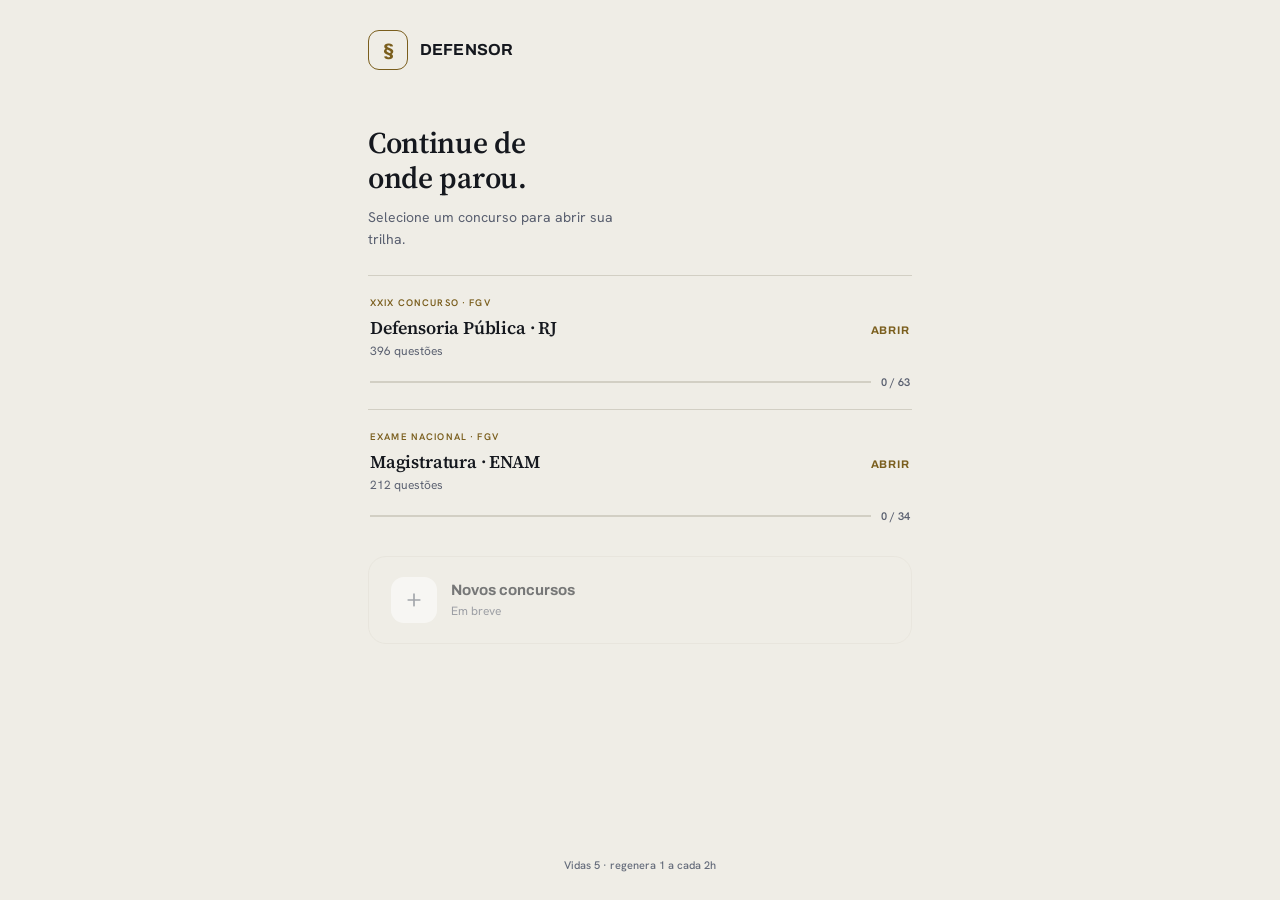
==== commit dc619164: "Atualizar conteudo do app" ====
--- a/index.html
+++ b/index.html
@@ -19,6 +19,7 @@
   <div class="app" id="app"><!-- render dinâmico --></div>
   <script src="config.js"></script>
   <script src="data.js"></script>
+  <script src="data-enam.js"></script>
   <script src="app.js"></script>
 </body>
 </html>
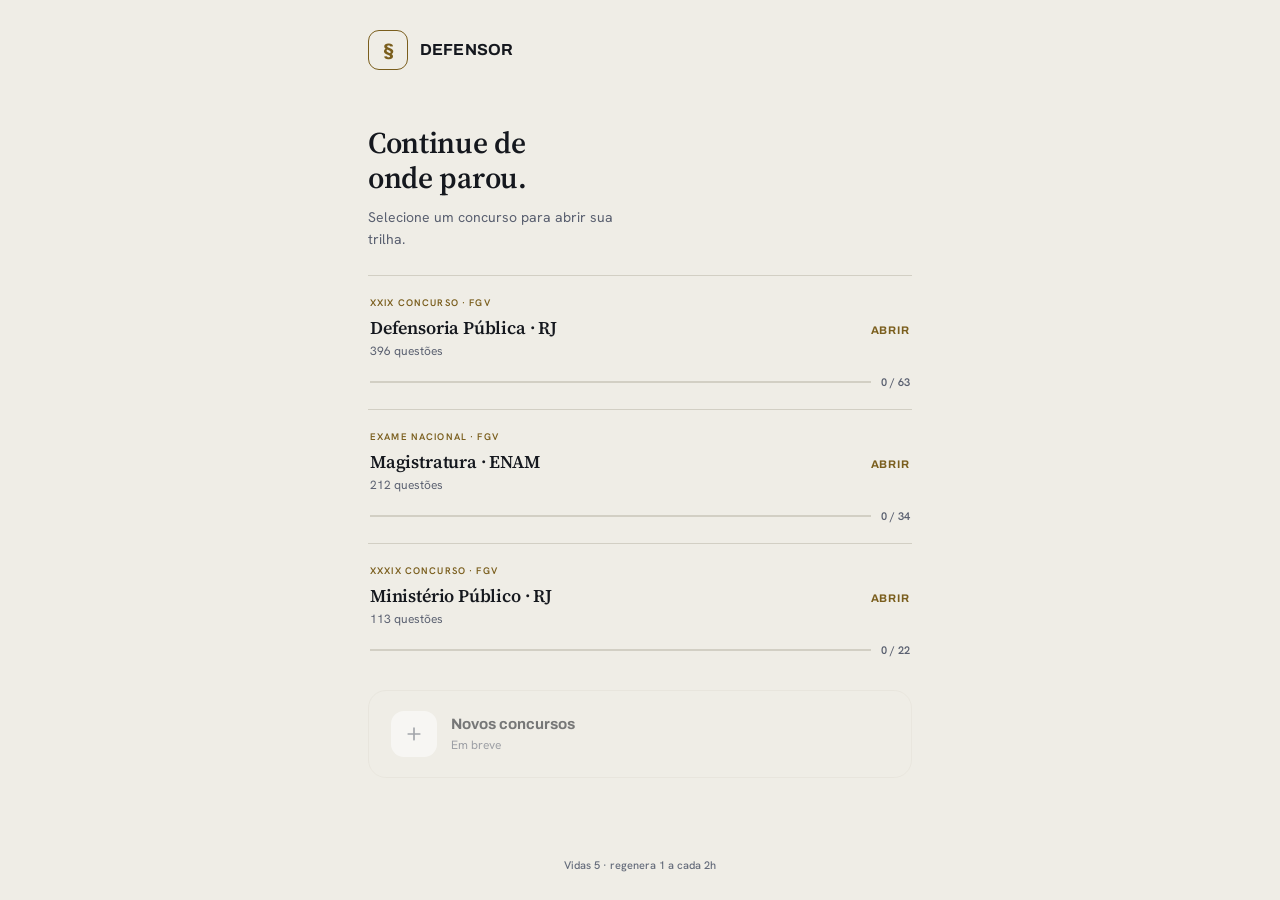
==== commit d125cefc: "Adiciona prova MPRJ: trilha por bancas + 113 questões Terceira prova do app, ao lado da DPE-RJ e da " ====
--- a/index.html
+++ b/index.html
@@ -20,6 +20,7 @@
   <script src="config.js"></script>
   <script src="data.js"></script>
   <script src="data-enam.js"></script>
+  <script src="data-mprj.js"></script>
   <script src="app.js"></script>
 </body>
 </html>
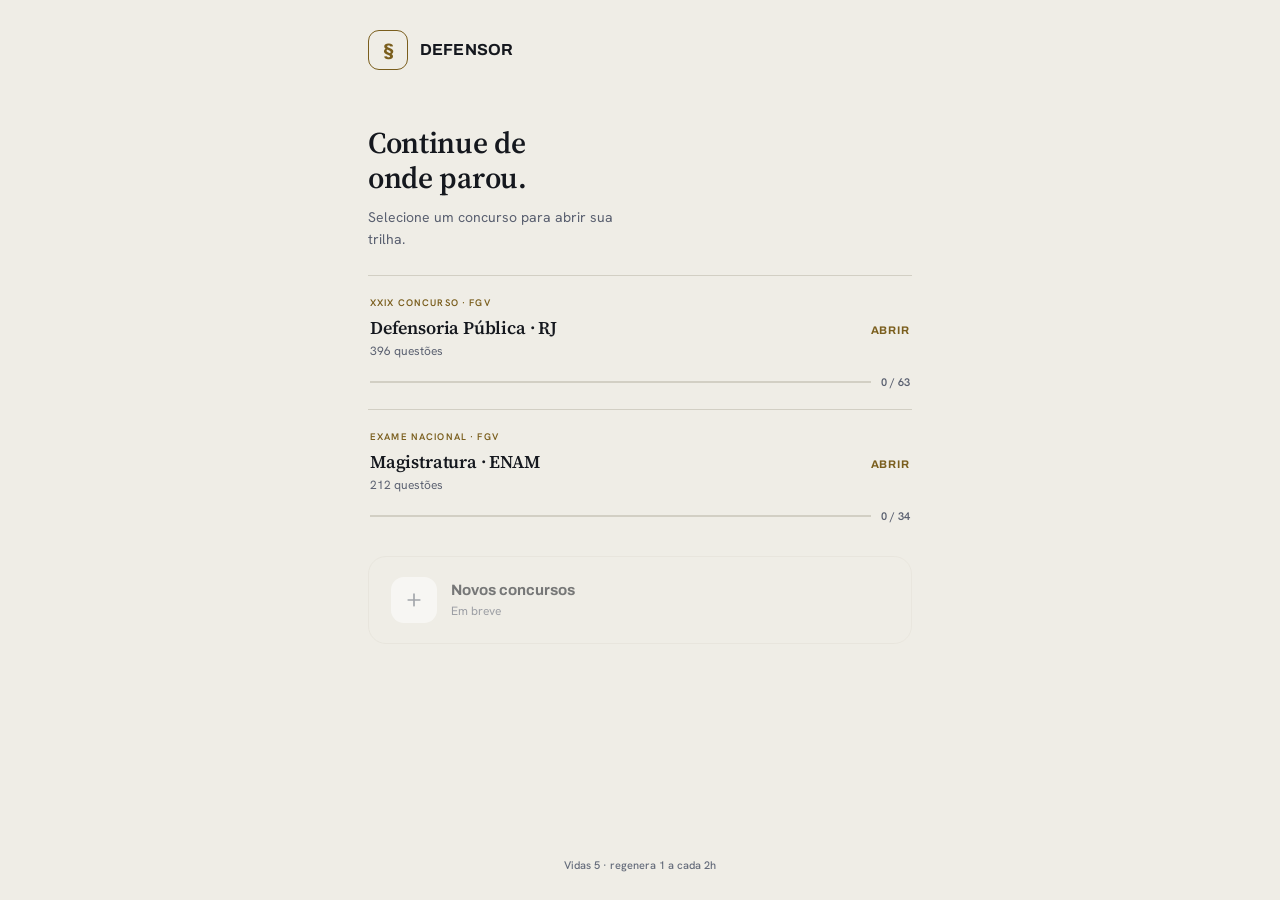
==== commit c5f5901b: "Atualizar conteudo do app" ====
--- a/index.html
+++ b/index.html
@@ -20,7 +20,7 @@
   <script src="config.js"></script>
   <script src="data.js"></script>
   <script src="data-enam.js"></script>
-  <script src="data-mprj.js"></script>
+  <script src="fontes.js"></script>
   <script src="app.js"></script>
 </body>
 </html>
--- a/styles.css
+++ b/styles.css
@@ -746,3 +746,45 @@
 /* nova ordem: missão acima do treino */
 .missao{margin-top:16px}
 .missao + .treino-card{margin-top:12px}
+
+/* ============================================================
+   Minhas Fontes — biblioteca de PDFs do usuário
+   ============================================================ */
+.ft-prog{margin-top:14px}
+.ft-ptxt{font-size:.72rem;font-weight:600;color:var(--ink-soft);margin-bottom:7px;font-variant-numeric:tabular-nums}
+.ft-track{height:6px;border-radius:4px;background:var(--line-strong);overflow:hidden}
+.ft-track > i{display:block;height:100%;border-radius:4px;background:var(--acc);transition:width .25s var(--easeout)}
+.ft-track.indet > i{animation:ftPulse 1.1s ease-in-out infinite}
+@keyframes ftPulse{0%,100%{opacity:.35}50%{opacity:1}}
+
+.ft-list{margin-top:14px;border-top:1px solid var(--line)}
+.ft-row{display:flex;align-items:center;gap:10px;padding:11px 0;border-bottom:1px solid var(--line)}
+.ft-row:last-child{border-bottom:0;padding-bottom:0}
+.ft-main{min-width:0;flex:1}
+.ft-nome{font-size:.83rem;font-weight:700;color:var(--ink);overflow:hidden;text-overflow:ellipsis;white-space:nowrap}
+.ft-meta{font-family:var(--font-mono);font-size:.63rem;color:var(--ink-faint);margin-top:3px;font-variant-numeric:tabular-nums}
+.ft-del{flex:none;width:30px;height:30px;border-radius:9px;border:1px solid var(--line-strong);background:transparent;
+  color:var(--ink-soft);font-size:1.05rem;line-height:1;cursor:pointer}
+.ft-del:active{transform:scale(.92);background:var(--no-soft);color:var(--no);border-color:var(--no)}
+
+.ft-hint{font-size:.76rem;line-height:1.5;color:var(--ink-soft);cursor:pointer;border-style:dashed}
+.ft-hint:active{transform:scale(.99)}
+
+/* trecho da fonte dentro do card de erro */
+.src{margin-top:12px;padding-top:12px;border-top:1px solid var(--line)}
+.src.none{font-size:.7rem;color:var(--ink-faint);font-style:italic}
+.src-head{display:flex;align-items:baseline;gap:8px;flex-wrap:wrap;font-size:.68rem;font-weight:800;
+  letter-spacing:.06em;text-transform:uppercase;color:var(--acc);margin-bottom:8px}
+.src-doc{font-family:var(--font-mono);font-size:.6rem;font-weight:500;letter-spacing:0;
+  text-transform:none;color:var(--ink-faint)}
+.src-body{position:relative;font-family:var(--font-serif);font-size:.83rem;line-height:1.6;color:var(--ink)}
+.src-body p{margin:0 0 8px}
+.src-body p:last-child{margin-bottom:0}
+.src-sep{margin-top:12px;padding-top:10px;border-top:1px dashed var(--line-strong);
+  font-family:var(--font-mono);font-size:.6rem;color:var(--ink-faint)}
+.src-body.clamp{max-height:5.6em;overflow:hidden;
+  -webkit-mask-image:linear-gradient(#000 60%,transparent);mask-image:linear-gradient(#000 60%,transparent)}
+.src-body mark{background:var(--acc-soft);color:var(--acc);font-weight:600;border-radius:3px;padding:0 2px}
+.src-more{margin-top:8px;padding:0;border:0;background:transparent;color:var(--acc);
+  font-family:var(--font);font-size:.72rem;font-weight:700;cursor:pointer}
+.src-more:active{opacity:.6}
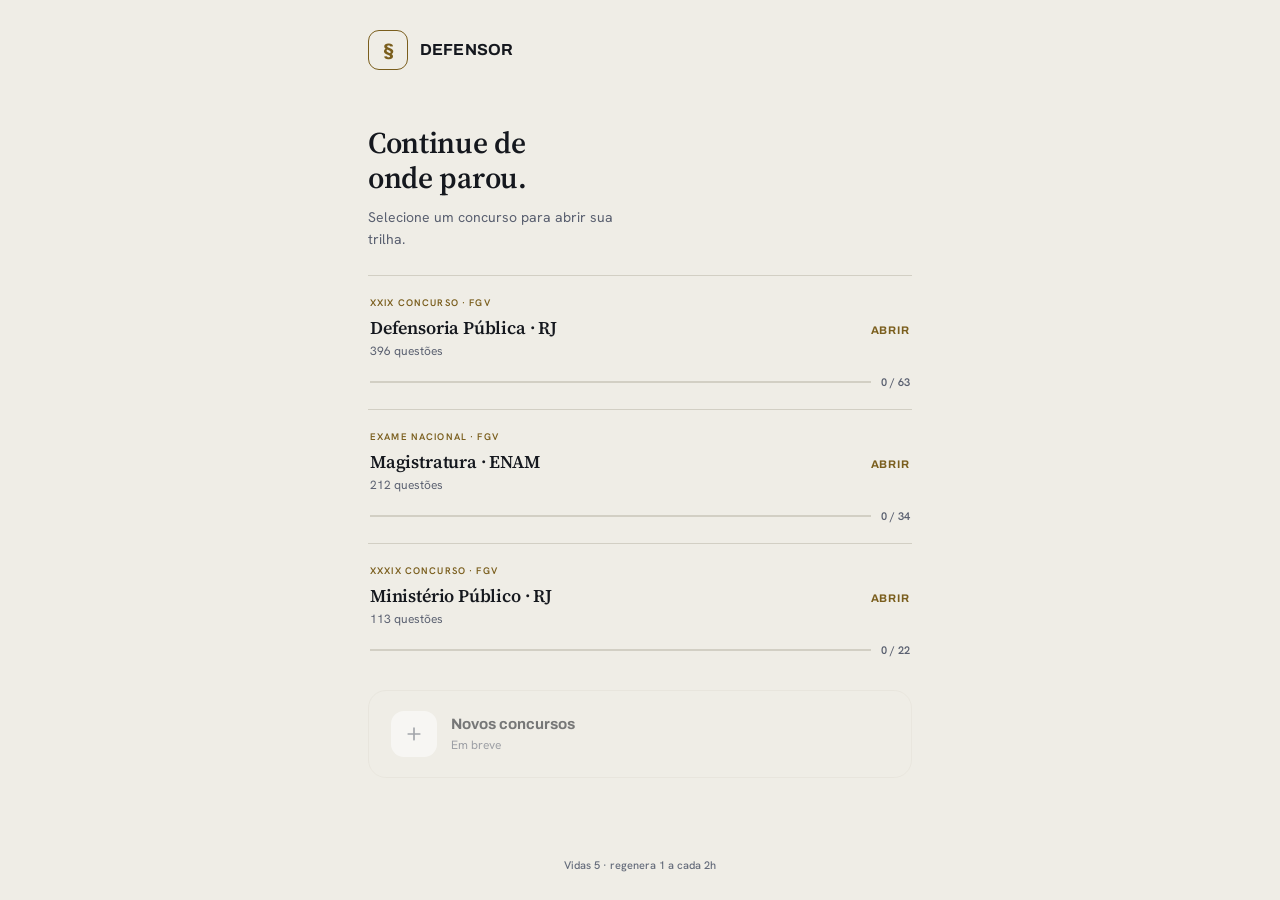
==== commit 708b65fb: "Merge remote-tracking branch 'origin/main' # Conflicts: #	index.html #	sw.js" ====
--- a/index.html
+++ b/index.html
@@ -20,6 +20,7 @@
   <script src="config.js"></script>
   <script src="data.js"></script>
   <script src="data-enam.js"></script>
+  <script src="data-mprj.js"></script>
   <script src="fontes.js"></script>
   <script src="app.js"></script>
 </body>
